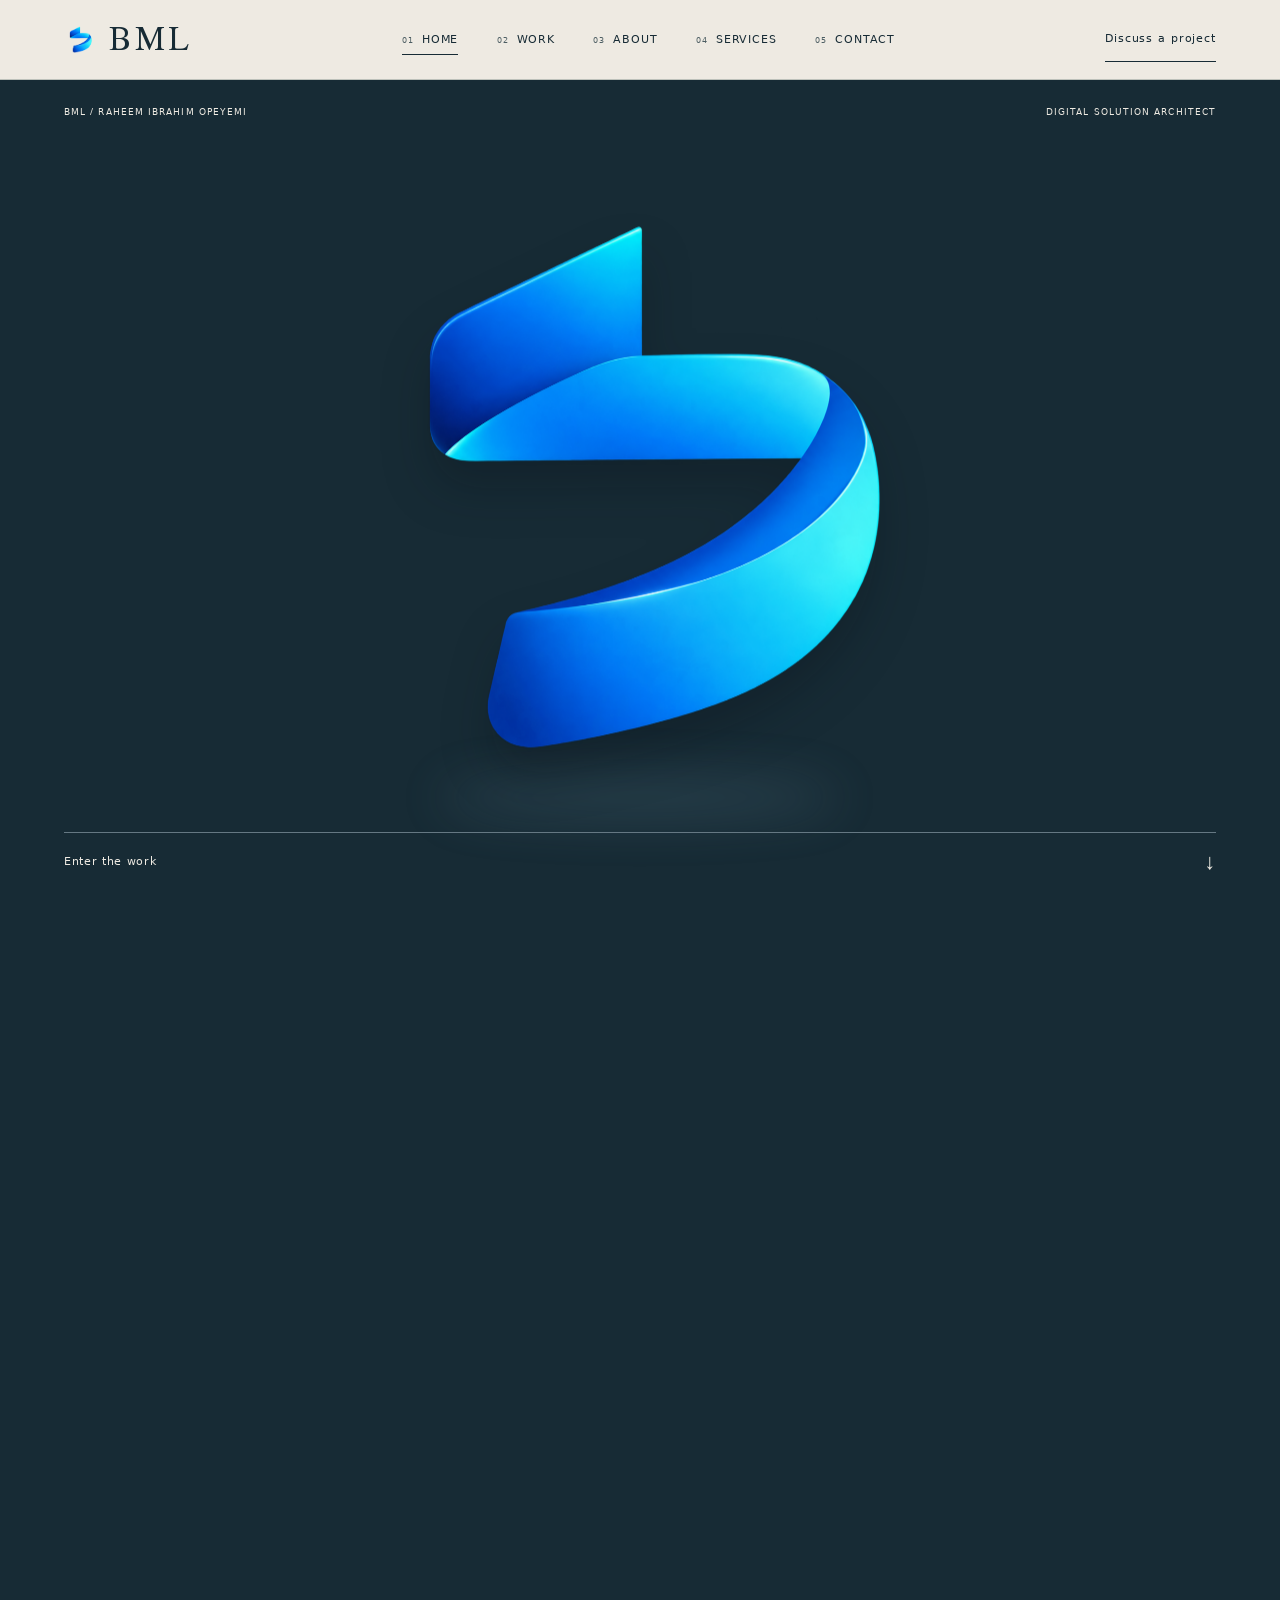
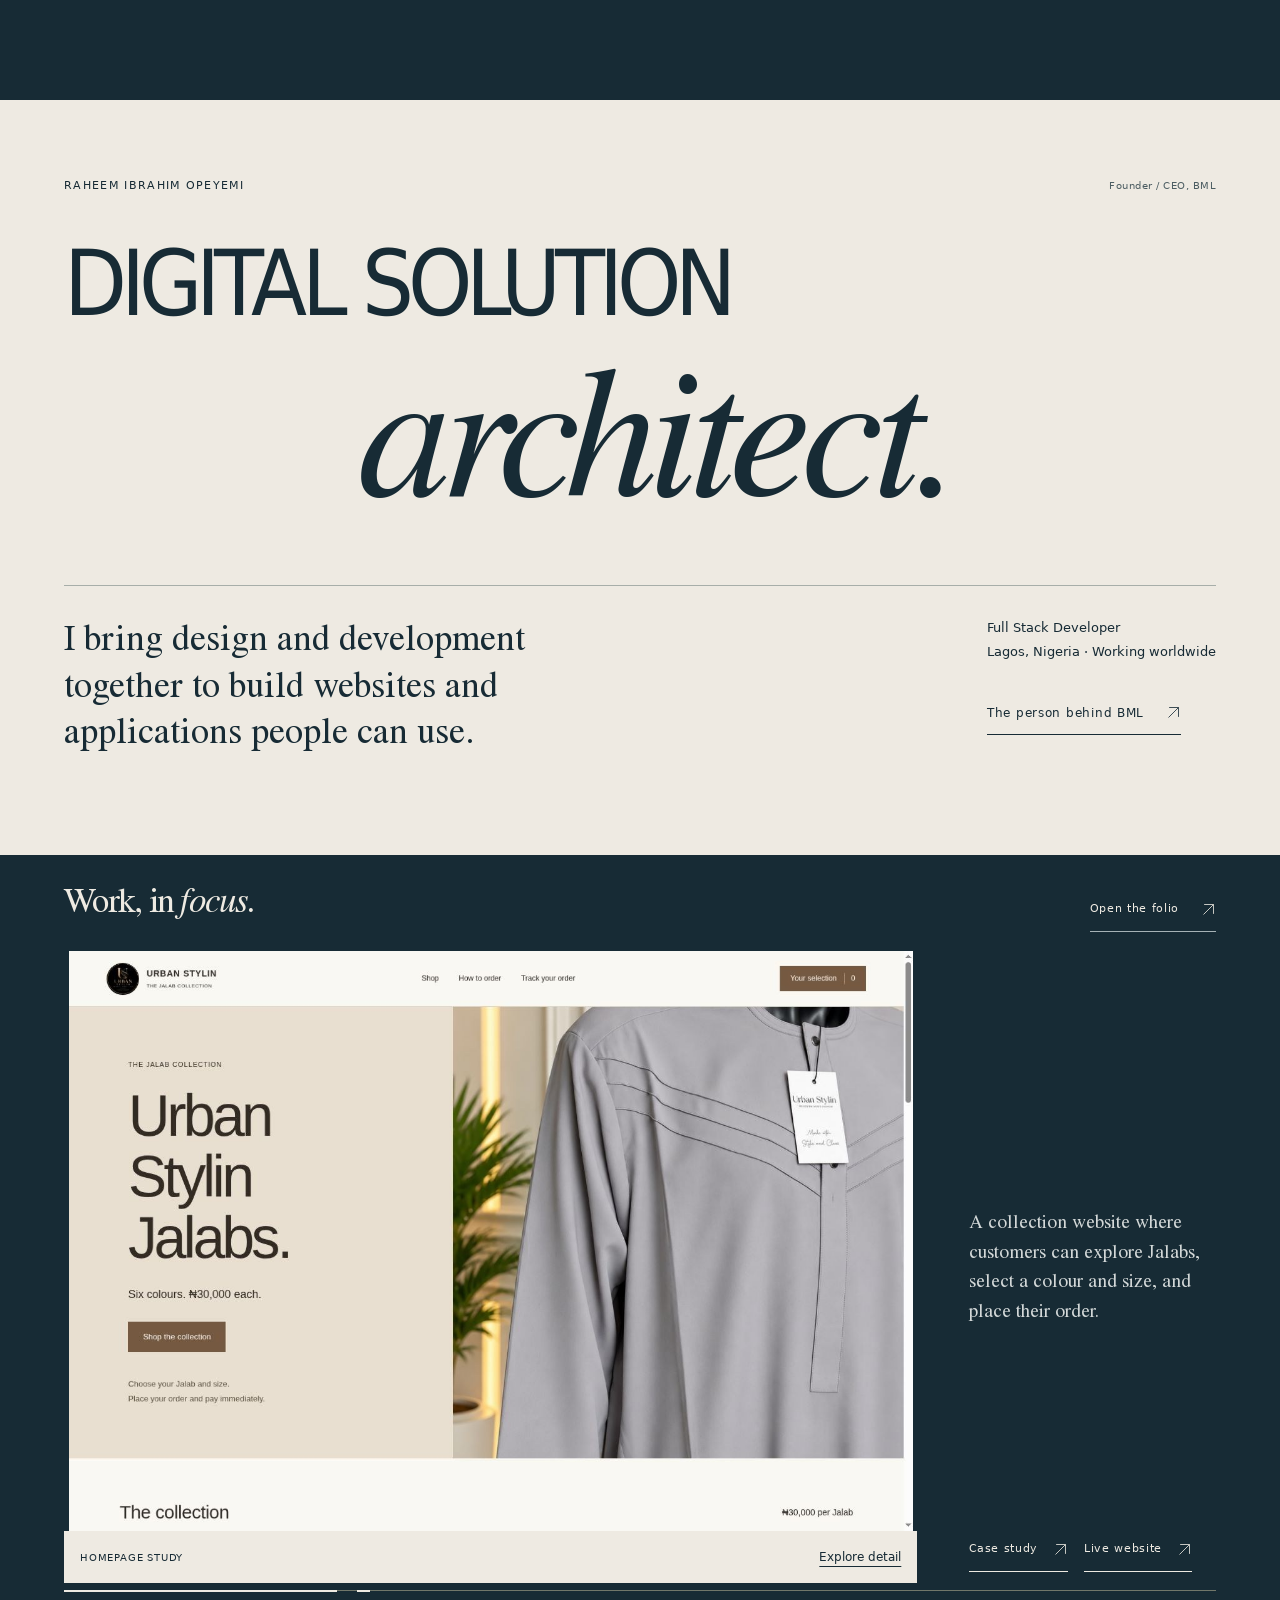
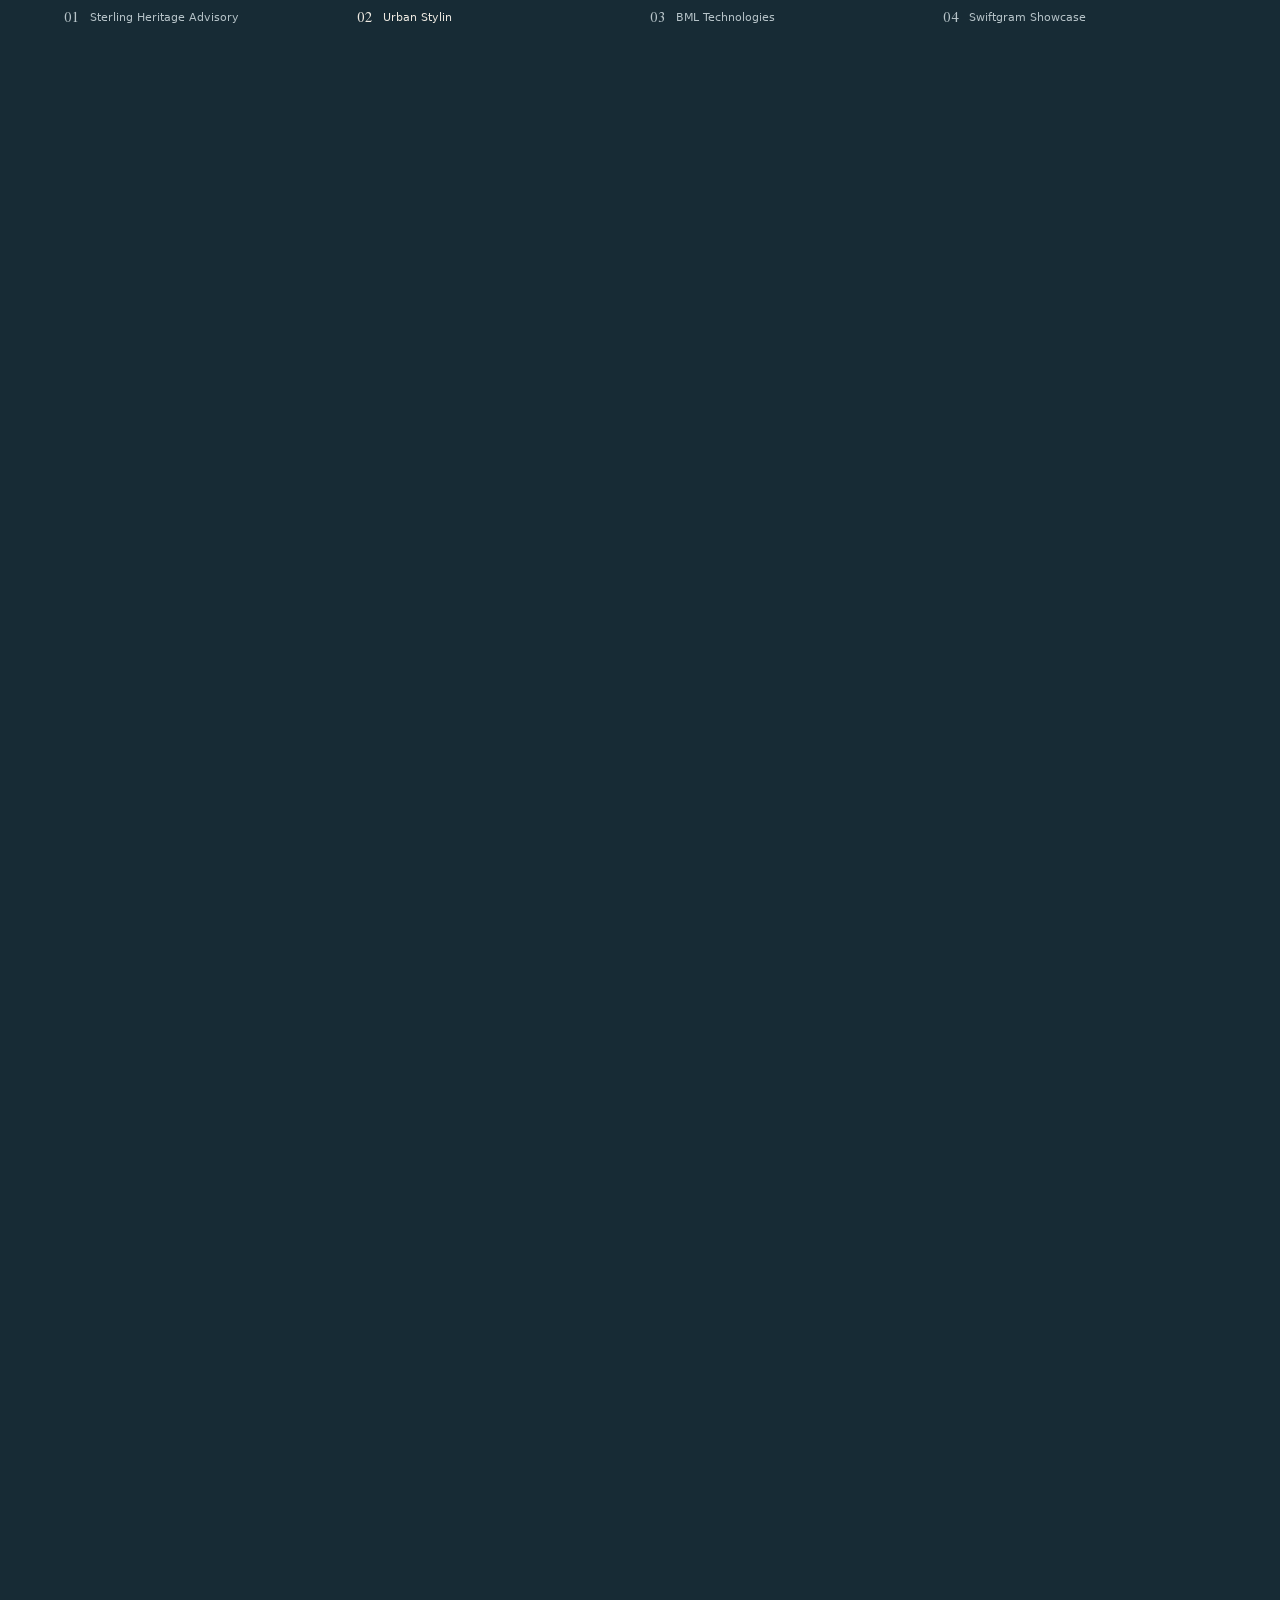
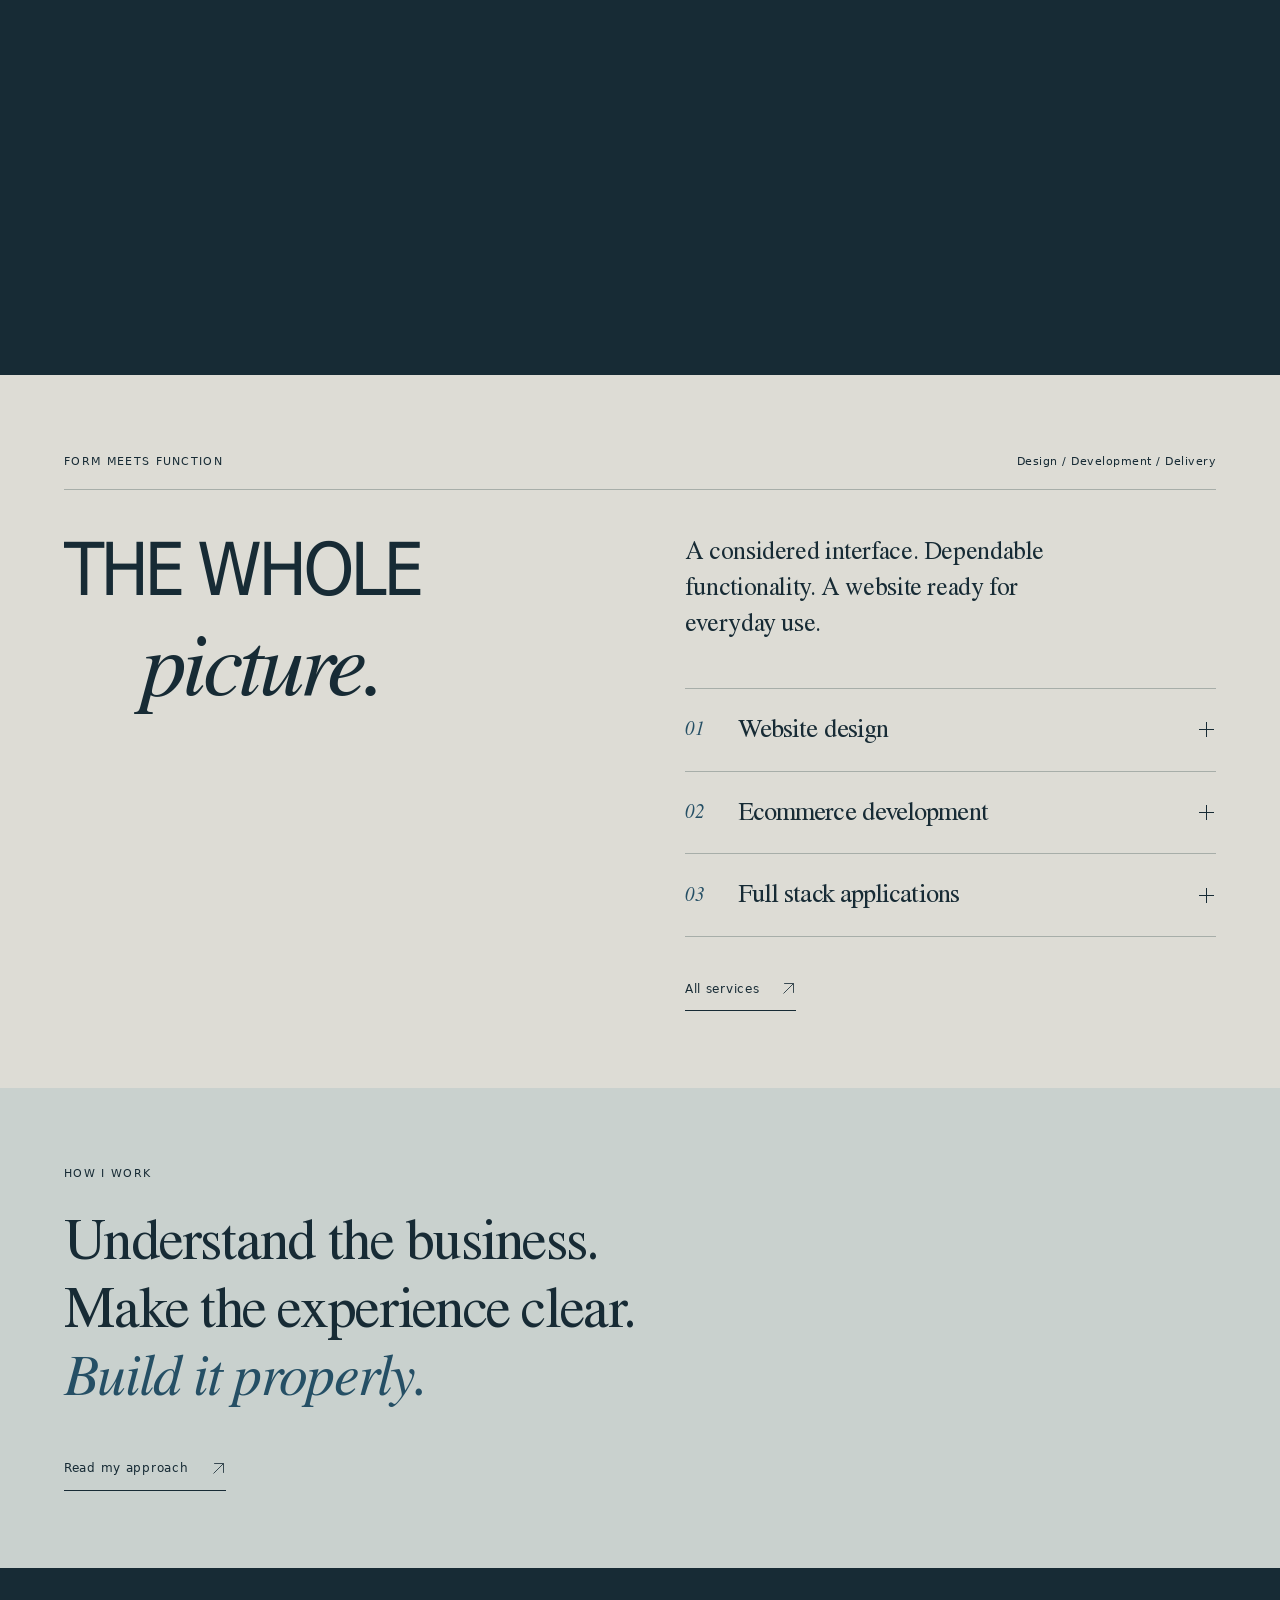
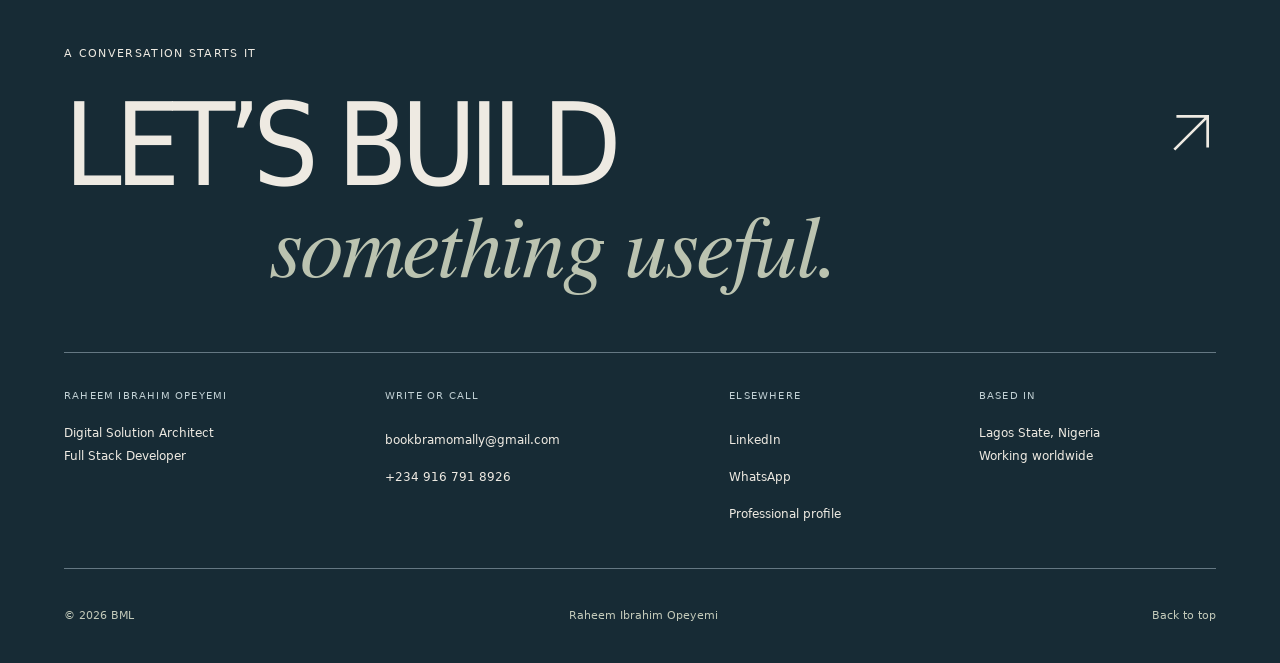
==== index.html @ 474631d4 "Initial BML portfolio" ====
<!DOCTYPE html>
<html lang="en"><head><meta charset="utf-8"><meta name="viewport" content="width=device-width,initial-scale=1"><title>BML | Digital Solution Architect</title><style id="arrival-critical">.arrival{display:none}.arrival-active .arrival{position:fixed;inset:0;z-index:100;display:grid;place-items:center;background:#172b35}.arrival-active{overflow:hidden}.arrival-active body>:not(.arrival){visibility:hidden}.arrival img{width:min(36vw,280px);height:auto}@media(max-width:800px){.arrival img{width:min(46vw,220px)}}</style><script id="arrival-boot">(()=>{try{if(sessionStorage.getItem('bml-arrival-seen')==='1')return;sessionStorage.setItem('bml-arrival-seen','1')}catch{}document.documentElement.classList.add('arrival-active');setTimeout(()=>{if(!document.documentElement.classList.contains('arrival-active'))return;document.documentElement.classList.remove('arrival-active');document.querySelectorAll('.site-header,main,.site-footer').forEach(e=>e.inert=false)},2200)})();</script><meta name="description" content="Raheem Ibrahim Opeyemi. Digital Solution Architect and Full Stack Developer in Lagos, working with businesses worldwide."><meta name="theme-color" content="#eeeae2"><link rel="icon" type="image/jpeg" href="assets/BMLface.jpg"><link rel="canonical" href="https://bml-raheem-portfolio.clean-basil-2977.chatgpt.site/index.html"><meta property="og:title" content="BML | Digital Solution Architect"><meta property="og:description" content="Raheem Ibrahim Opeyemi. Digital Solution Architect and Full Stack Developer in Lagos, working with businesses worldwide."><meta property="og:type" content="website"><meta property="og:url" content="https://bml-raheem-portfolio.clean-basil-2977.chatgpt.site/index.html"><meta property="og:image" content="https://bml-raheem-portfolio.clean-basil-2977.chatgpt.site/assets/BMLfavicon.png"><meta property="og:image:alt" content="BML logo"><meta property="og:image:width" content="1377"><meta property="og:image:height" content="1142"><meta name="twitter:card" content="summary_large_image"><link rel="preload" href="assets/fonts/display.woff" as="font" type="font/woff" crossorigin><link rel="stylesheet" href="style.css"><script src="entrance.js" defer></script><script src="optics.js" defer></script><script src="app.js" defer></script><script type="application/ld+json">{"@context": "https://schema.org", "@type": "Person", "name": "Raheem Ibrahim Opeyemi", "jobTitle": "Digital Solution Architect", "url": "https://bml-raheem-portfolio.clean-basil-2977.chatgpt.site", "email": "bookbramomally@gmail.com", "knowsAbout": ["Full stack development", "Website design", "API development", "Deployment"], "sameAs": ["https://www.linkedin.com/in/bramoml"]}</script><link rel="apple-touch-icon" href="assets/BMLface.jpg"></head><body id="top" data-page="index" data-edition="optical"><div class="arrival" aria-hidden="true"><img src="assets/BMLfavicon.png" alt="" width="1377" height="1142" fetchpriority="high"></div><a class="skip" href="#content">Skip to content</a><header class="site-header"><a class="brand" href="index.html" aria-label="BML homepage"><img src="assets/BMLfavicon.png" width="46" height="38" alt=""><span>BML</span></a><nav id="navigation" aria-label="Main navigation"><a href="index.html" aria-current="page" data-nav-number="01"><span>Home</span></a><a href="portfolio.html" data-nav-number="02"><span>Work</span></a><a href="about.html" data-nav-number="03"><span>About</span></a><a href="services.html" data-nav-number="04"><span>Services</span></a><a href="contact.html" data-nav-number="05"><span>Contact</span></a><div class="menu-note"><p>Lagos, Nigeria<br>Working worldwide</p><a class="text-link" href="mailto:bookbramomally@gmail.com"><span>Start a conversation</span><svg class="arrow" viewbox="0 0 24 24" fill="none" aria-hidden="true"><path d="M4 20 20 4M5 4h15v15" stroke="currentColor" stroke-width="1.3"></path></svg></a></div></nav><a class="header-contact" href="contact.html">Discuss a project</a><button class="menu-button" type="button" aria-label="Open navigation" aria-expanded="false" aria-controls="navigation"><span></span><span></span></button><span class="reading-line" aria-hidden="true"></span></header><main id="content"><h1 class="visually-hidden">Raheem Ibrahim Opeyemi · Digital Solution Architect · BML</h1><section class="logo-hero" aria-label="BML logo sculpture"><div class="logo-stage"><div class="logo-plinth" aria-hidden="true"></div><a class="logo-object" href="#selected-work" aria-label="Explore selected work"><img src="assets/BMLfavicon.png" alt="BML logo" width="1377" height="1142" fetchpriority="high"></a><div class="logo-shadow" aria-hidden="true"></div><div class="logo-registration"><span>BML / Raheem Ibrahim Opeyemi</span><span>Digital Solution Architect</span></div><a class="logo-enter" href="#selected-work">Enter the work</a></div></section><section class="identity-section"><div class="identity-meta"><p class="eyebrow">Raheem Ibrahim Opeyemi</p><span>Founder / CEO, BML</span></div><h2 class="identity-title" data-type><span class="type-line"><span>DIGITAL SOLUTION</span></span><span class="type-line"><span><em>architect.</em></span></span></h2><div class="identity-bottom"><p>I bring design and development together to build websites and applications people can use.</p><div><p>Full Stack Developer<br>Lagos, Nigeria · Working worldwide</p><a class="text-link" href="about.html"><span>The person behind BML</span><svg class="arrow" viewbox="0 0 24 24" fill="none" aria-hidden="true"><path d="M4 20 20 4M5 4h15v15" stroke="currentColor" stroke-width="1.3"></path></svg></a></div></div></section><section class="work-theatre" data-theatre id="selected-work"><div class="theatre-stage"><header class="theatre-heading"><h2>Work, in <em>focus.</em></h2><a class="text-link" href="portfolio.html"><span>Open the folio</span><svg class="arrow" viewbox="0 0 24 24" fill="none" aria-hidden="true"><path d="M4 20 20 4M5 4h15v15" stroke="currentColor" stroke-width="1.3"></path></svg></a></header><div class="theatre-viewport"><article class="theatre-scene" id="theatre-0" data-theatre-scene><div class="theatre-copy"><p class="eyebrow">01 / Corporate website</p><h3 style="view-transition-name:title-sterling">Sterling Heritage Advisory</h3><p class="theatre-description">A corporate website bringing claims services, risk information and company expertise into a clear public presence.</p><div class="theatre-links"><a class="text-link" href="sterling-heritage.html"><span>Case study</span><svg class="arrow" viewbox="0 0 24 24" fill="none" aria-hidden="true"><path d="M4 20 20 4M5 4h15v15" stroke="currentColor" stroke-width="1.3"></path></svg></a><a class="text-link" href="https://sterlingheritageadvisory.com" target="_blank" rel="noopener"><span>Live website</span><svg class="arrow" viewbox="0 0 24 24" fill="none" aria-hidden="true"><path d="M4 20 20 4M5 4h15v15" stroke="currentColor" stroke-width="1.3"></path></svg></a></div></div><div class="theatre-screen" data-optic="" aria-label="Sterling Heritage Advisory preview" style="view-transition-name:preview-sterling"><div class="optic-frame" tabindex="-1" role="group" aria-label="Focus area for Sterling Heritage Advisory" aria-describedby="optic-help-0"><video class="project-film" muted playsinline preload="none" poster="assets/sterling-homepage.jpg" aria-label="Animated homepage capture of Sterling Heritage Advisory"><source src="assets/sterling-film.mp4" type="video/mp4"></video><canvas class="optic-canvas" aria-hidden="true" hidden=""></canvas></div><div class="optic-tools"><span class="optic-mark">Homepage study</span><button type="button" class="optic-toggle" aria-expanded="false" aria-controls="optic-panel-0">Explore detail</button></div><div class="optic-panel" id="optic-panel-0" hidden=""><label>Magnification<select class="optic-zoom" aria-label="Magnification for Sterling Heritage Advisory"><option value="1.5">1.5×</option><option value="2">2×</option><option value="2.5" selected>2.5×</option><option value="3">3×</option></select></label><label class="optic-timeline">Preview position<input type="range" class="optic-scrub" min="0" max="100" step="1" value="0" aria-label="Preview position for Sterling Heritage Advisory"></label><p class="optic-help" id="optic-help-0">Drag to move the focus. Arrow keys move it too. Escape returns to the full view.</p><output class="visually-hidden optic-status" aria-live="polite">Focus at centre</output></div></div><span class="screen-caption">Sterling Heritage Advisory / Scroll to explore</span></article><article class="theatre-scene" id="theatre-1" data-theatre-scene><div class="theatre-copy"><p class="eyebrow">02 / Fashion ecommerce</p><h3 style="view-transition-name:title-urban">Urban Stylin</h3><p class="theatre-description">A collection website where customers can explore Jalabs, select a colour and size, and place their order.</p><div class="theatre-links"><a class="text-link" href="urban-stylin.html"><span>Case study</span><svg class="arrow" viewbox="0 0 24 24" fill="none" aria-hidden="true"><path d="M4 20 20 4M5 4h15v15" stroke="currentColor" stroke-width="1.3"></path></svg></a><a class="text-link" href="https://urban-stylin-jalabs.netlify.app" target="_blank" rel="noopener"><span>Live website</span><svg class="arrow" viewbox="0 0 24 24" fill="none" aria-hidden="true"><path d="M4 20 20 4M5 4h15v15" stroke="currentColor" stroke-width="1.3"></path></svg></a></div></div><div class="theatre-screen" data-optic="" aria-label="Urban Stylin preview" style="view-transition-name:preview-urban"><div class="optic-frame" tabindex="-1" role="group" aria-label="Focus area for Urban Stylin" aria-describedby="optic-help-1"><video class="project-film" muted playsinline preload="none" poster="assets/urban-homepage.jpg" aria-label="Animated homepage capture of Urban Stylin"><source src="assets/urban-film.mp4" type="video/mp4"></video><canvas class="optic-canvas" aria-hidden="true" hidden=""></canvas></div><div class="optic-tools"><span class="optic-mark">Homepage study</span><button type="button" class="optic-toggle" aria-expanded="false" aria-controls="optic-panel-1">Explore detail</button></div><div class="optic-panel" id="optic-panel-1" hidden=""><label>Magnification<select class="optic-zoom" aria-label="Magnification for Urban Stylin"><option value="1.5">1.5×</option><option value="2">2×</option><option value="2.5" selected>2.5×</option><option value="3">3×</option></select></label><label class="optic-timeline">Preview position<input type="range" class="optic-scrub" min="0" max="100" step="1" value="0" aria-label="Preview position for Urban Stylin"></label><p class="optic-help" id="optic-help-1">Drag to move the focus. Arrow keys move it too. Escape returns to the full view.</p><output class="visually-hidden optic-status" aria-live="polite">Focus at centre</output></div></div><span class="screen-caption">Urban Stylin / Scroll to explore</span></article><article class="theatre-scene" id="theatre-2" data-theatre-scene><div class="theatre-copy"><p class="eyebrow">03 / Education website</p><h3 style="view-transition-name:title-bml-course">BML Technologies</h3><p class="theatre-description">A web development course website that connects curriculum, program details and enrollment in one experience.</p><div class="theatre-links"><a class="text-link" href="bml-technologies.html"><span>Case study</span><svg class="arrow" viewbox="0 0 24 24" fill="none" aria-hidden="true"><path d="M4 20 20 4M5 4h15v15" stroke="currentColor" stroke-width="1.3"></path></svg></a><a class="text-link" href="https://bmltechnologies.courses" target="_blank" rel="noopener"><span>Live website</span><svg class="arrow" viewbox="0 0 24 24" fill="none" aria-hidden="true"><path d="M4 20 20 4M5 4h15v15" stroke="currentColor" stroke-width="1.3"></path></svg></a></div></div><div class="theatre-screen" data-optic="" aria-label="BML Technologies preview" style="view-transition-name:preview-bml-course"><div class="optic-frame" tabindex="-1" role="group" aria-label="Focus area for BML Technologies" aria-describedby="optic-help-2"><video class="project-film" muted playsinline preload="none" poster="assets/bml-course-homepage.jpg" aria-label="Animated homepage capture of BML Technologies"><source src="assets/bml-course-film.mp4" type="video/mp4"></video><canvas class="optic-canvas" aria-hidden="true" hidden=""></canvas></div><div class="optic-tools"><span class="optic-mark">Homepage study</span><button type="button" class="optic-toggle" aria-expanded="false" aria-controls="optic-panel-2">Explore detail</button></div><div class="optic-panel" id="optic-panel-2" hidden=""><label>Magnification<select class="optic-zoom" aria-label="Magnification for BML Technologies"><option value="1.5">1.5×</option><option value="2">2×</option><option value="2.5" selected>2.5×</option><option value="3">3×</option></select></label><label class="optic-timeline">Preview position<input type="range" class="optic-scrub" min="0" max="100" step="1" value="0" aria-label="Preview position for BML Technologies"></label><p class="optic-help" id="optic-help-2">Drag to move the focus. Arrow keys move it too. Escape returns to the full view.</p><output class="visually-hidden optic-status" aria-live="polite">Focus at centre</output></div></div><span class="screen-caption">BML Technologies / Scroll to explore</span></article><article class="theatre-scene" id="theatre-3" data-theatre-scene><div class="theatre-copy"><p class="eyebrow">04 / Independent website concept</p><h3 style="view-transition-name:title-swiftgram">Swiftgram Showcase</h3><p class="theatre-description">An independent app showcase website with interactive feature panels, official product imagery and a direct download pathway.</p><div class="theatre-links"><a class="text-link" href="swiftgram-showcase.html"><span>Case study</span><svg class="arrow" viewbox="0 0 24 24" fill="none" aria-hidden="true"><path d="M4 20 20 4M5 4h15v15" stroke="currentColor" stroke-width="1.3"></path></svg></a><a class="text-link" href="https://swiftgram-bml-showcase.netlify.app" target="_blank" rel="noopener"><span>Live website</span><svg class="arrow" viewbox="0 0 24 24" fill="none" aria-hidden="true"><path d="M4 20 20 4M5 4h15v15" stroke="currentColor" stroke-width="1.3"></path></svg></a></div></div><div class="theatre-screen" data-optic="" aria-label="Swiftgram Showcase preview" style="view-transition-name:preview-swiftgram"><div class="optic-frame" tabindex="-1" role="group" aria-label="Focus area for Swiftgram Showcase" aria-describedby="optic-help-3"><video class="project-film" muted playsinline preload="none" poster="assets/swiftgram-homepage.jpg" aria-label="Animated homepage capture of Swiftgram Showcase"><source src="assets/swiftgram-film.mp4" type="video/mp4"></video><canvas class="optic-canvas" aria-hidden="true" hidden=""></canvas></div><div class="optic-tools"><span class="optic-mark">Homepage study</span><button type="button" class="optic-toggle" aria-expanded="false" aria-controls="optic-panel-3">Explore detail</button></div><div class="optic-panel" id="optic-panel-3" hidden=""><label>Magnification<select class="optic-zoom" aria-label="Magnification for Swiftgram Showcase"><option value="1.5">1.5×</option><option value="2">2×</option><option value="2.5" selected>2.5×</option><option value="3">3×</option></select></label><label class="optic-timeline">Preview position<input type="range" class="optic-scrub" min="0" max="100" step="1" value="0" aria-label="Preview position for Swiftgram Showcase"></label><p class="optic-help" id="optic-help-3">Drag to move the focus. Arrow keys move it too. Escape returns to the full view.</p><output class="visually-hidden optic-status" aria-live="polite">Focus at centre</output></div></div><span class="screen-caption">Swiftgram Showcase / Scroll to explore</span></article></div><nav class="theatre-steps" aria-label="Choose a project"><button type="button" data-project-step="0" aria-controls="theatre-0" aria-pressed="true"><span class="step-number">01</span><span>Sterling Heritage Advisory</span><i aria-hidden="true"></i></button><button type="button" data-project-step="1" aria-controls="theatre-1" aria-pressed="false"><span class="step-number">02</span><span>Urban Stylin</span><i aria-hidden="true"></i></button><button type="button" data-project-step="2" aria-controls="theatre-2" aria-pressed="false"><span class="step-number">03</span><span>BML Technologies</span><i aria-hidden="true"></i></button><button type="button" data-project-step="3" aria-controls="theatre-3" aria-pressed="false"><span class="step-number">04</span><span>Swiftgram Showcase</span><i aria-hidden="true"></i></button></nav></div></section><section class="home-practice"><div class="section-label"><p class="eyebrow">Form meets function</p><span>Design / Development / Delivery</span></div><div class="practice-layout"><h2 class="section-title" data-type><span class="type-line"><span>THE WHOLE</span></span><span class="type-line"><span><em>picture.</em></span></span></h2><div><p class="lead">A considered interface. Dependable functionality. A website ready for everyday use.</p><div class="service-accordion"><details><summary><span class="service-number">01</span><h3>Website design</h3><span class="detail-mark" aria-hidden="true"></span></summary><div class="service-body"><p>Corporate and brand websites, clear content, responsive development and website redesign.</p><a class="text-link" href="contact.html"><span>Discuss your project</span><svg class="arrow" viewbox="0 0 24 24" fill="none" aria-hidden="true"><path d="M4 20 20 4M5 4h15v15" stroke="currentColor" stroke-width="1.3"></path></svg></a></div></details><details><summary><span class="service-number">02</span><h3>Ecommerce development</h3><span class="detail-mark" aria-hidden="true"></span></summary><div class="service-body"><p>Product presentation, selection, ordering and checkout experiences built around how your business sells.</p><a class="text-link" href="contact.html"><span>Discuss your project</span><svg class="arrow" viewbox="0 0 24 24" fill="none" aria-hidden="true"><path d="M4 20 20 4M5 4h15v15" stroke="currentColor" stroke-width="1.3"></path></svg></a></div></details><details><summary><span class="service-number">03</span><h3>Full stack applications</h3><span class="detail-mark" aria-hidden="true"></span></summary><div class="service-body"><p>Frontend interfaces, server side logic, application data and connected workflows.</p><a class="text-link" href="contact.html"><span>Discuss your project</span><svg class="arrow" viewbox="0 0 24 24" fill="none" aria-hidden="true"><path d="M4 20 20 4M5 4h15v15" stroke="currentColor" stroke-width="1.3"></path></svg></a></div></details></div><a class="text-link" href="services.html"><span>All services</span><svg class="arrow" viewbox="0 0 24 24" fill="none" aria-hidden="true"><path d="M4 20 20 4M5 4h15v15" stroke="currentColor" stroke-width="1.3"></path></svg></a></div></div></section><section class="home-closing"><p class="eyebrow">How I work</p><p class="closing-statement" data-reveal>Understand the business.<br>Make the experience clear.<br><em>Build it properly.</em></p><a class="text-link" href="about.html"><span>Read my approach</span><svg class="arrow" viewbox="0 0 24 24" fill="none" aria-hidden="true"><path d="M4 20 20 4M5 4h15v15" stroke="currentColor" stroke-width="1.3"></path></svg></a></section></main><footer class="site-footer"><div class="footer-invitation"><p class="eyebrow">A conversation starts it</p><a class="footer-call" href="contact.html"><span>LET’S BUILD</span><em>something useful.</em><svg class="arrow" viewbox="0 0 24 24" fill="none" aria-hidden="true"><path d="M4 20 20 4M5 4h15v15" stroke="currentColor" stroke-width="1.3"></path></svg></a></div><div class="footer-details"><div><p class="eyebrow">Raheem Ibrahim Opeyemi</p><p>Digital Solution Architect<br>Full Stack Developer</p></div><div><p class="eyebrow">Write or call</p><a href="mailto:bookbramomally@gmail.com">bookbramomally@gmail.com</a><a href="tel:+2349167918926">+234 916 791 8926</a></div><div><p class="eyebrow">Elsewhere</p><a href="https://www.linkedin.com/in/bramoml" target="_blank" rel="noopener">LinkedIn</a><a href="https://wa.me/2349167918926" target="_blank" rel="noopener">WhatsApp</a><a href="resume.html">Professional profile</a></div><div><p class="eyebrow">Based in</p><p>Lagos State, Nigeria<br>Working worldwide</p></div></div><div class="footer-bottom"><span>© <span class="year">2026</span> BML</span><span>Raheem Ibrahim Opeyemi</span><a href="#top">Back to top</a></div></footer></body></html>
---- style.css ----
@font-face{font-family:BML Body;src:url('assets/fonts/body.woff') format('woff');font-display:swap;font-weight:400}
@font-face{font-family:BML Display;src:url('assets/fonts/display.woff') format('woff');font-display:swap;font-weight:400}
@font-face{font-family:BML Serif;src:url('assets/fonts/serif.woff') format('woff');font-display:swap;font-weight:400}
@font-face{font-family:BML Serif;src:url('assets/fonts/serif-italic.woff') format('woff');font-display:swap;font-style:italic;font-weight:400}
:root{--stone:#e9e6de;--paper:#f2efe7;--ink:#252a26;--muted:#5d6258;--wood:#c5bfb2;--bronze:#785b43;--line:#b0afa2;--header:80px;--edge:clamp(22px,5vw,88px);--display:'BML Display',Arial,sans-serif;--serif:'BML Serif',Georgia,serif;--body:'BML Body',Arial,sans-serif}
*{box-sizing:border-box}html{scroll-padding-top:calc(var(--header) + 22px)}body{margin:0;background:var(--stone);color:var(--ink);font:14px/1.75 var(--body);-webkit-font-smoothing:antialiased}a{color:inherit;text-decoration:none}button{font:inherit;color:inherit;cursor:pointer}button:disabled{cursor:default;opacity:.4}button,a{-webkit-tap-highlight-color:transparent}a:focus-visible,button:focus-visible,summary:focus-visible{outline:2px solid var(--bronze);outline-offset:6px}img,video{display:block;max-width:100%}h1,h2,h3,p{margin:0}h1,h2,h3{font-weight:400}p{margin-bottom:22px}h2,h3{font-family:var(--serif);line-height:1.1;letter-spacing:-.035em}h2{font-size:clamp(36px,4.5vw,72px)}h3{font-size:28px}em{font-family:var(--serif);font-weight:400}svg{display:block}.arrow{width:22px;height:22px;flex-shrink:0;transition:transform .3s}.text-link{display:inline-flex;align-items:center;gap:28px;padding:9px 0;border-bottom:1px solid currentColor;font-size:11px;letter-spacing:.06em;line-height:1.5}.text-link:hover .arrow{transform:translate(3px,-3px)}.text-link .arrow{width:15px;height:15px}.eyebrow{font-size:10px;line-height:1.6;letter-spacing:.15em;text-transform:uppercase;margin-bottom:25px}.lead{font:25px/1.45 var(--serif);letter-spacing:-.015em}.visually-hidden{position:absolute;width:1px;height:1px;padding:0;border:0;overflow:hidden;clip:rect(0,0,0,0);white-space:nowrap}.skip{position:fixed;z-index:30;left:15px;top:-100px;background:var(--ink);color:var(--paper);padding:10px 16px}.skip:focus{top:15px}.text-button{background:none;padding:10px 0;border:0;border-bottom:1px solid currentColor;font-size:11px}
.site-header{position:fixed;inset:0 0 auto;height:var(--header);z-index:20;background:var(--paper);display:flex;align-items:center;justify-content:space-between;padding:0 var(--edge);gap:28px;border-bottom:1px solid var(--line)}.brand{display:flex;align-items:center;gap:13px;flex-shrink:0}.brand img{width:32px;height:auto}.brand span{font:34px/1 var(--serif);letter-spacing:.1em}.site-header nav{display:flex;align-items:center;gap:clamp(24px,3vw,50px)}.site-header nav>a{font-size:10px;letter-spacing:.08em;text-transform:uppercase;position:relative;padding:12px 0}.site-header nav>a:after{content:'';position:absolute;bottom:7px;left:0;right:0;height:1px;background:currentColor;transform:scaleX(0);transform-origin:left;transition:transform .3s}.site-header nav>a:hover:after,.site-header nav>a[aria-current]:after{transform:scaleX(1)}.header-contact{font-size:10px;letter-spacing:.08em;border-bottom:1px solid currentColor}.menu-button{display:none;background:none;border:0;width:32px;padding:10px 0}.menu-button span{display:block;height:1px;background:currentColor;margin:7px 0;transition:transform .25s}.menu-button[aria-expanded=true] span:first-child{transform:translateY(4px) rotate(45deg)}.menu-button[aria-expanded=true] span:last-child{transform:translateY(-4px) rotate(-45deg)}.menu-note{display:none}.reading-line{position:absolute;bottom:-1px;left:0;right:0;height:2px;background:var(--bronze);transform-origin:left;transform:scaleX(var(--reading-progress,0));pointer-events:none}main{padding-top:var(--header)}
.logo-hero{height:calc(100svh - var(--header));background:#d5d0c5;position:relative}.logo-stage{height:calc(100svh - var(--header));min-height:380px;position:relative;display:grid;place-items:center;perspective:1100px;overflow:hidden;isolation:isolate}.logo-object{z-index:2;transform-style:preserve-3d;will-change:transform}.logo-object img{width:min(64vw,65svh,700px);height:auto;filter:drop-shadow(15px 26px 20px #26302720);transform-origin:center;will-change:transform}.logo-plinth{position:absolute;width:130%;height:55%;left:-15%;bottom:-34%;background:#c0baac;border-top:1px solid #a4a397;transform:rotateX(54deg);transform-origin:50% 0;z-index:0}.logo-shadow{position:absolute;z-index:1;width:30%;height:7%;left:35%;bottom:8%;border-radius:50%;background:#697164;filter:blur(22px);opacity:var(--shadow-opacity,.2);transform:scale(var(--shadow-scale,1));will-change:transform}.motion-ready:not(.no-motion) .logo-hero{height:180svh}.motion-ready:not(.no-motion) .logo-stage{position:sticky;top:var(--header)}
.identity-section{background:var(--paper);padding:65px var(--edge) 55px}.identity-meta,.section-label{display:flex;justify-content:space-between;gap:25px;align-items:baseline;font-size:10px;letter-spacing:.05em}.identity-meta .eyebrow{margin-bottom:55px}.identity-title{font-family:var(--display);font-size:clamp(48px,7.3vw,128px);line-height:1;letter-spacing:-.065em;overflow-wrap:normal}.identity-title .type-line:last-child{font-size:clamp(82px,14.5vw,245px);line-height:.92;padding-left:17vw;padding-bottom:12px;letter-spacing:-.055em}.identity-bottom{display:grid;grid-template-columns:1fr 1fr;gap:15vw;border-top:1px solid var(--line);padding-top:30px;margin-top:40px}.identity-bottom>p{font:clamp(23px,2.8vw,39px)/1.3 var(--serif);max-width:620px}.identity-bottom>div{justify-self:end;max-width:370px;font-size:11px}.identity-bottom .text-link{margin-top:5px}.type-line{display:block;overflow:hidden;padding-bottom:.035em}.type-line>span{display:block}
.work-theatre{background:var(--ink);color:var(--paper);padding:0 var(--edge)}.theatre-stage{padding:60px 0}.theatre-heading{display:flex;align-items:baseline;justify-content:space-between;gap:30px;margin-bottom:45px}.theatre-heading h2{font-size:clamp(40px,4.5vw,70px)}.theatre-heading .text-link{border-color:#a7ac9c}.theatre-viewport{min-width:0}.theatre-scene{display:grid;grid-template-columns:.75fr 1.8fr;grid-template-rows:1fr auto;column-gap:6vw;margin-bottom:90px;min-width:0}.theatre-copy{grid-row:1/3;align-self:center;min-width:0}.theatre-copy .eyebrow{font-size:10px;color:#bac0b0;margin-bottom:22px}.theatre-copy h3{font:clamp(35px,3.8vw,59px)/1.05 var(--serif);margin-bottom:24px;letter-spacing:-.045em}.theatre-description{font-size:12px;line-height:1.8;color:#d0d2c6;max-width:350px}.theatre-links{display:flex;align-items:baseline;gap:25px;flex-wrap:wrap}.theatre-links .text-link{font-size:10px;gap:15px}.theatre-screen{display:block;min-width:0;align-self:center;transform-origin:50% 70%;perspective:1000px;overflow:hidden}.project-film{display:block;width:100%;height:auto;aspect-ratio:1.46;object-fit:cover}.theatre-screen video{border:1px solid #797e6b}.screen-caption{grid-column:2;align-self:end;font-size:10px;color:#bfc4b4;letter-spacing:.04em;margin-top:15px}.theatre-steps{display:none}.theatre-on .work-theatre{height:480svh}.theatre-on .theatre-stage{position:sticky;top:var(--header);height:calc(100svh - var(--header));padding:30px 0 25px;display:grid;grid-template-rows:auto minmax(0,1fr) auto;gap:22px}.theatre-on .theatre-heading{margin:0}.theatre-on .theatre-heading h2{font-size:clamp(35px,3.5vw,55px)}.theatre-on .theatre-viewport{position:relative}.theatre-on .theatre-scene{display:none;position:absolute;inset:0;margin:0;grid-template-rows:minmax(0,1fr) auto;align-items:center;column-gap:5vw;--direction:1}.theatre-on .theatre-scene.is-current{display:grid}.theatre-on .theatre-screen{width:100%;transform:perspective(1400px) rotateY(var(--screen-turn,0deg)) scale(var(--screen-scale,1));will-change:transform}.theatre-on .theatre-screen video{max-height:calc(100svh - var(--header) - 170px);object-fit:contain;background:#353a31}.theatre-on .theatre-scene.is-entering .theatre-screen{animation:screen-entry .65s cubic-bezier(.22,.68,0,1) both}.theatre-on .theatre-scene.is-entering .theatre-copy{animation:copy-entry .6s .06s cubic-bezier(.22,.68,0,1) both}.theatre-on .theatre-steps{display:grid;grid-template-columns:repeat(4,minmax(0,1fr));gap:20px;border-top:1px solid #71776a;padding-top:15px}.theatre-steps button{background:transparent;border:0;position:relative;display:flex;gap:10px;align-items:start;text-align:left;font-size:10px;line-height:1.5;padding:8px 0;color:#b3b9a8}.step-number{font:italic 20px/1 var(--serif);flex-shrink:0}.theatre-steps button[aria-pressed=true]{color:var(--paper)}.theatre-steps i{position:absolute;top:-16px;left:0;height:2px;width:100%;background:var(--paper);transform:scaleX(var(--step-progress,0));transform-origin:left}.theatre-steps button:focus-visible{outline-color:var(--paper)}
.home-practice{padding:80px var(--edge);background:var(--stone)}.section-label{border-bottom:1px solid var(--line);margin-bottom:60px;padding-bottom:18px}.section-label p{margin:0}.practice-layout{display:grid;grid-template-columns:1fr 1fr;gap:10vw;align-items:start}.section-title{font:clamp(47px,5.7vw,96px)/1 var(--display);letter-spacing:-.06em}.section-title em{font-size:1.25em;padding-left:6vw;line-height:1.2;letter-spacing:-.05em}.practice-layout>.section-title{position:sticky;top:calc(var(--header) + 40px)}.practice-layout .lead{max-width:450px;margin-bottom:45px}.service-accordion{min-width:0}.service-accordion details{border-top:1px solid var(--line)}.service-accordion details:last-child{border-bottom:1px solid var(--line)}.service-accordion summary{list-style:none;display:grid;grid-template-columns:35px minmax(0,1fr) 17px;gap:18px;align-items:center;padding:24px 0;cursor:pointer}.service-accordion summary::-webkit-details-marker{display:none}.service-number{font:italic 19px/1 var(--serif);color:var(--bronze)}.service-accordion h3{font-size:26px}.detail-mark{width:15px;height:15px;position:relative}.detail-mark:before,.detail-mark:after{content:'';position:absolute;background:currentColor;top:7px;left:0;width:15px;height:1px}.detail-mark:after{transform:rotate(90deg);transition:transform .3s}.service-accordion details[open] .detail-mark:after{transform:rotate(0deg)}.service-body{padding:0 35px 28px 53px;max-width:600px}.service-body p{font-size:13px}.practice-layout>div>.text-link{margin-top:30px}.home-closing{padding:70px var(--edge) 90px;background:var(--wood)}.closing-statement{font:clamp(31px,4.5vw,72px)/1.18 var(--serif);letter-spacing:-.03em;margin-bottom:35px}.closing-statement em{color:#4b5747}
.page-opener{padding:70px var(--edge) 50px;background:var(--paper)}.page-opener .eyebrow{margin-bottom:45px}.display-title{font:clamp(46px,8.5vw,145px)/1 var(--display);letter-spacing:-.065em}.display-title .type-line:last-child:has(em){padding-left:16vw;font-size:1.36em;line-height:.94;padding-bottom:.07em;letter-spacing:-.04em}.opener-bottom{display:flex;justify-content:space-between;gap:45px;align-items:end;margin-top:45px;border-top:1px solid var(--line);padding-top:24px}.opener-bottom p{max-width:550px;font:19px/1.5 var(--serif);margin:0}.opener-meta{font-size:10px;text-transform:uppercase;letter-spacing:.08em;max-width:200px;text-align:right;flex-shrink:0}.work-index{display:grid;grid-template-columns:repeat(4,minmax(0,1fr));padding:28px var(--edge);gap:25px;border-bottom:1px solid var(--line)}.work-index a{display:grid;grid-template-columns:1fr 18px;gap:15px 5px;min-width:0}.work-index span{font:italic 20px/1 var(--serif);color:var(--bronze)}.work-index strong{font:17px/1.2 var(--serif);font-weight:400;grid-column:1/3}.work-index small{font-size:10px;color:var(--muted);grid-column:1;grid-row:3}.work-index .arrow{grid-column:2;grid-row:3;width:13px;height:13px}.work-index a:hover .arrow{transform:translate(3px,-3px)}.work-chapter{padding:65px var(--edge);scroll-margin-top:var(--header)}.chapter-intro{display:grid;grid-template-columns:1.7fr 1fr;gap:20px 8vw;align-items:end}.chapter-intro>.eyebrow{grid-column:1/-1;margin-bottom:0}.chapter-intro h2{font-size:clamp(48px,6vw,95px)}.chapter-thesis{font:23px/1.4 var(--serif);max-width:330px;justify-self:end;margin-bottom:0}.chapter-2{background:var(--wood)}.chapter-2 .chapter-intro h2{font-family:var(--display);text-transform:uppercase;font-size:clamp(62px,7vw,112px);letter-spacing:-.05em}.chapter-3{background:var(--ink);color:var(--paper)}.chapter-3 .chapter-thesis{font-style:italic}.chapter-4{background:var(--paper)}.chapter-4 .chapter-intro h2{font-style:italic}.film-story{height:auto;position:relative}.film-stage{padding:40px 0}.film-plane{display:block;max-width:1150px;min-width:0;width:100%;margin:auto;overflow:hidden;transform-origin:50% 70%;will-change:transform}.film-plane video{border:1px solid #92998a;max-height:calc(100svh - var(--header) - 90px);object-fit:contain;background:#c7c7b9}.film-caption{display:flex;justify-content:space-between;align-items:center;max-width:1150px;margin:14px auto 0;gap:20px;font-size:10px;letter-spacing:.04em}.film-caption .text-link{font-size:10px;padding:5px 0}.motion-ready:not(.no-motion) .film-story{height:145svh}.motion-ready:not(.no-motion) .film-stage{position:sticky;top:var(--header);height:calc(100svh - var(--header));display:flex;flex-direction:column;justify-content:center;padding:24px 0}.film-caption{width:100%}.chapter-2 .film-plane{max-width:970px}.chapter-2 .film-caption{max-width:970px}.chapter-4 .film-plane{max-width:1040px}.chapter-4 .film-caption{max-width:1040px}.chapter-ending{display:flex;justify-content:space-between;align-items:start;gap:50px;border-top:1px solid var(--line);padding-top:30px}.chapter-ending>p{max-width:590px;font-size:13px;margin:0}.chapter-ending .text-link{flex-shrink:0}.chapter-3 .chapter-ending{border-color:#77806d}
.about-composition{display:grid;grid-template-columns:1fr 1.2fr;gap:10vw;padding:85px var(--edge);align-items:center}.portrait-panel{text-align:center;isolation:isolate}.portrait-orbit{position:relative;width:clamp(230px,25vw,335px);aspect-ratio:1;margin:0 auto 35px}.portrait-orbit>span{position:absolute;inset:0;border:1px solid #8a947d;border-top-color:#4f634c;border-bottom-color:#4f634c;border-radius:50%;animation:orbit 24s linear infinite}.portrait-circle{position:absolute;inset:12px;border-radius:50%;overflow:hidden;border:6px solid #c4c2b4}.portrait-circle img{width:100%;height:100%;object-fit:cover;object-position:center 32%}.portrait-orbit:after{content:'';position:absolute;bottom:-20px;left:25%;width:50%;height:15%;border-radius:50%;background:#798b6b;filter:blur(20px);opacity:.2;z-index:-1;animation:breathe 6s ease-in-out infinite}.portrait-caption{font-size:10px;text-transform:uppercase;letter-spacing:.1em}.about-copy h2{font-size:clamp(38px,4vw,65px);margin-bottom:35px}.about-copy p:not(.eyebrow){font-size:13px;max-width:550px}.approach-section{padding:75px var(--edge);background:var(--ink);color:var(--paper)}.approach-title{font:clamp(54px,7.4vw,115px)/1.02 var(--display);letter-spacing:-.055em}.approach-title .type-line:nth-child(2){padding-left:17vw}.approach-title .type-line:nth-child(3){padding-left:34vw;font-size:1.35em;line-height:1}.approach-notes{display:grid;grid-template-columns:repeat(3,minmax(0,1fr));gap:6vw;border-top:1px solid #77806d;margin-top:50px;padding-top:30px}.approach-notes span{font-size:10px;letter-spacing:.08em}.approach-notes p{font-size:12px;margin-top:20px;max-width:280px;color:#d0d2c6}.approach-section>.text-link{margin-top:20px}
.services-composition{display:grid;grid-template-columns:.9fr 1.4fr;gap:10vw;padding:75px var(--edge)}.services-aside{align-self:start;position:sticky;top:calc(var(--header) + 40px)}.services-aside h2{font-size:42px;margin-bottom:25px}.services-aside p:not(.eyebrow){font-size:12px;max-width:300px}.services-composition .service-accordion summary{padding:30px 0}.services-composition .service-accordion h3{font-size:30px}.stack-section{padding:75px var(--edge);background:var(--ink);color:var(--paper);display:grid;grid-template-columns:1fr 1.1fr;gap:10vw}.stack-heading{align-self:start;position:sticky;top:calc(var(--header) + 40px)}.stack-flow{display:grid;gap:0}.stack-flow article{display:grid;grid-template-columns:70px minmax(0,1fr);gap:25px;border-top:1px solid #75806d;padding:30px 0}.stack-flow article:last-child{border-bottom:1px solid #75806d}.layer-number{font:italic 60px/1 var(--serif);color:#b4bcaa}.stack-flow .eyebrow{margin-bottom:15px;font-size:10px}.stack-flow h3{font-size:36px;margin-bottom:20px}.stack-flow p:not(.eyebrow){font-size:12px;max-width:350px}.stack-flow small{font-size:10px;color:#c4c9bc}.contact-composition{padding:65px var(--edge);display:grid;grid-template-columns:1.7fr 1fr;gap:10vw}.contact-main{position:relative;display:block;border-bottom:1px solid var(--line);padding:0 40px 30px 0;min-width:0}.contact-main .eyebrow{display:block}.contact-address{display:block;font:clamp(30px,4.6vw,75px)/1.15 var(--serif);letter-spacing:-.045em;overflow-wrap:anywhere}.contact-main>.arrow{position:absolute;right:0;bottom:42px;width:35px;height:35px}.contact-main:hover .arrow{transform:translate(6px,-6px)}.contact-side>div{border-top:1px solid var(--line);padding:22px 0}.contact-side .eyebrow{margin-bottom:15px}.contact-side p:not(.eyebrow){font-size:11px;margin:0}.contact-side>div>a:not(.text-link){font:25px/1.2 var(--serif)}.contact-note{display:grid;grid-template-columns:1fr 1.7fr;gap:8vw;padding:40px var(--edge) 75px}.contact-note p{max-width:550px;font:24px/1.45 var(--serif)}
.case-live-link{display:flex;justify-content:space-between;gap:30px;padding:25px var(--edge);border-bottom:1px solid var(--line)}.case-preview{padding:0 var(--edge);background:var(--wood)}.case-context{display:grid;grid-template-columns:1.3fr 1fr;gap:30px 10vw;padding:75px var(--edge);background:var(--paper)}.case-context>.eyebrow{grid-column:1/-1;margin:0}.case-context h2{font-size:clamp(38px,4vw,64px);max-width:650px}.case-context>p:last-child{font-size:13px;max-width:500px;align-self:center;margin:0}.case-journey{padding:70px var(--edge);background:var(--ink);color:var(--paper);display:grid;grid-template-columns:1.2fr 1fr;gap:10vw}.case-journey h2{font-size:clamp(36px,4vw,60px)}.case-journey ol{list-style:none;counter-reset:none;padding:0;margin:0}.case-journey li{display:flex;align-items:center;gap:30px;padding:22px 0;border-top:1px solid #788170}.case-journey li:last-child{border-bottom:1px solid #788170}.case-journey li>span{font:italic 22px/1 var(--serif);color:#c2c8b7}.case-journey h3{font-size:26px}.case-detail{padding:75px var(--edge);display:grid;grid-template-columns:1.2fr 1fr;gap:10vw}.case-detail ul{list-style:none;padding:0;margin:0 0 35px}.case-detail li{border-bottom:1px solid var(--line);padding:18px 0;font-size:12px}.case-detail p{font-size:13px}.ownership-note{color:var(--muted);font-size:11px!important}.next-case{background:var(--wood);padding:50px var(--edge)}.next-case a{display:flex;align-items:center;justify-content:space-between;gap:40px;font:clamp(34px,5vw,75px)/1.15 var(--serif);letter-spacing:-.04em}.next-case .arrow{width:45px;height:45px}.next-case a:hover .arrow{transform:translate(6px,-6px)}.professional-profile{max-width:950px;margin:auto;padding:60px var(--edge)}.professional-profile h2{font-size:37px;margin:40px 0 25px}.professional-profile h3{font-size:27px;margin-bottom:20px}.professional-profile section{border-top:1px solid var(--line);padding:25px 0}.error-link{padding:0 var(--edge) 75px}
.site-footer{background:var(--ink);color:var(--paper);padding:70px var(--edge) 25px}.footer-invitation{padding-bottom:60px}.footer-call{display:block;position:relative;padding-right:70px}.footer-call>span{display:block;font:clamp(48px,9vw,150px)/1 var(--display);letter-spacing:-.065em}.footer-call>em{display:block;padding-left:16vw;font-size:clamp(40px,6.8vw,115px);line-height:1.05;letter-spacing:-.03em;color:#bbc3b0}.footer-call>.arrow{position:absolute;right:0;top:20px;width:50px;height:50px}.footer-call:hover>.arrow{transform:translate(6px,-6px)}.footer-details{display:grid;grid-template-columns:1.2fr 1.3fr .9fr 1fr;gap:40px;border-top:1px solid #717a68;border-bottom:1px solid #717a68;padding:35px 0}.footer-details .eyebrow{font-size:10px;margin-bottom:18px;color:#bdc4b4}.footer-details p:not(.eyebrow),.footer-details a{font-size:11px;line-height:1.9;display:block;margin:0;overflow-wrap:anywhere}.footer-details a:hover{text-decoration:underline}.footer-bottom{display:flex;justify-content:space-between;align-items:center;gap:25px;padding-top:25px;font-size:10px;color:#c2c9b9}
[data-reveal],.type-line>span{transition:transform .8s cubic-bezier(.22,.68,0,1),opacity .8s;transition-delay:var(--reveal-delay,0ms)}.reveal-ready:not(.no-motion) [data-reveal]:not(.is-in){opacity:0;transform:translateY(20px)}.reveal-ready:not(.no-motion) [data-type]:not(.is-in) .type-line>span{transform:translateY(110%)}@keyframes screen-entry{from{clip-path:inset(0 0 0 100%);opacity:.5}to{clip-path:inset(0);opacity:1}}@keyframes copy-entry{from{transform:translateY(calc(var(--direction,1)*18px));opacity:0}to{transform:translateY(0);opacity:1}}@keyframes orbit{to{transform:rotate(360deg)}}@keyframes breathe{50%{opacity:.1;transform:scale(.9)}}
@view-transition{navigation:auto}::view-transition-old(root){animation:page-out .22s ease both}::view-transition-new(root){animation:page-in .4s ease both}@keyframes page-out{to{opacity:0;transform:translateY(-6px)}}@keyframes page-in{from{opacity:0;transform:translateY(10px)}to{opacity:1;transform:translateY(0)}}
@media(min-width:1600px){:root{--edge:max(80px,calc((100vw - 1500px)/2))}.theatre-copy h3{font-size:65px}.theatre-description{font-size:13px}.theatre-screen{max-width:1100px}.display-title{font-size:150px}.identity-title{font-size:128px}.identity-title .type-line:last-child{font-size:245px}}
@media(max-width:1100px){.header-contact{display:none}.site-header nav{gap:32px}.theatre-scene{column-gap:4vw;grid-template-columns:.8fr 1.6fr}.theatre-description{font-size:11px}.theatre-copy h3{font-size:38px}.theatre-links{gap:18px}.footer-details{gap:25px}.services-composition{gap:6vw}.services-aside h2{font-size:36px}.stack-section{gap:6vw}}
@media(max-width:800px){:root{--header:76px;--edge:24px}.site-header{gap:20px}.brand span{font-size:30px}.brand img{width:29px}.menu-button{display:block}.site-header nav{display:none;position:fixed;inset:var(--header) 0 0;background:var(--paper);padding:35px var(--edge);overflow:auto;flex-direction:column;align-items:start;justify-content:center;gap:4px}.site-header nav.open{display:flex}.site-header nav>a{font:clamp(34px,7vw,48px)/1.1 var(--serif);text-transform:none;letter-spacing:-.025em;padding:10px 0}.site-header nav>a[aria-current]{font-style:italic}.site-header nav>a:after{bottom:5px}.menu-note{display:block;margin-top:25px;padding-top:22px;border-top:1px solid var(--line);width:100%;font-size:11px}.menu-note p{margin-bottom:14px}.logo-object img{width:min(70vw,59svh)}.logo-plinth{height:42%;bottom:-26%}.logo-shadow{width:38%;left:31%;bottom:13%}.motion-ready:not(.no-motion) .logo-hero{height:160svh}.identity-section{padding-top:45px;padding-bottom:35px}.identity-meta{gap:15px;font-size:10px}.identity-meta .eyebrow{font-size:10px;margin-bottom:38px}.identity-meta>span{max-width:95px;text-align:right}.identity-title{font-size:clamp(27px,7vw,57px);letter-spacing:-.055em}.identity-title .type-line:last-child{font-size:clamp(68px,20vw,165px);padding-left:8vw;line-height:1.05;letter-spacing:-.06em}.identity-bottom{grid-template-columns:1fr;gap:25px;margin-top:30px;padding-top:24px}.identity-bottom>p{font-size:28px;max-width:490px;margin:0}.identity-bottom>div{justify-self:start;font-size:11px}.identity-bottom>div p{margin-bottom:15px}.theatre-stage{padding:45px 0}.theatre-heading{margin-bottom:35px;gap:15px}.theatre-heading h2{font-size:42px}.theatre-heading .text-link{font-size:10px;gap:10px}.theatre-heading .arrow{width:12px;height:12px}.theatre-scene{grid-template-columns:1fr;gap:20px;margin-bottom:65px;grid-template-rows:auto auto auto}.theatre-screen{grid-column:1;grid-row:1}.theatre-copy{grid-column:1;grid-row:2;align-self:start}.screen-caption{grid-column:1;grid-row:3;margin-top:0;font-size:10px}.theatre-copy h3{font-size:34px;margin-bottom:16px;max-width:490px}.theatre-copy .eyebrow{margin-bottom:16px}.theatre-description{font-size:12px;max-width:490px;margin-bottom:20px}.theatre-links .text-link{font-size:10px}.theatre-on .theatre-stage{padding:22px 0 18px;gap:18px}.theatre-on .theatre-heading h2{font-size:37px}.theatre-on .theatre-scene{grid-template-columns:1fr;grid-template-rows:minmax(0,1fr) auto auto;gap:10px}.theatre-on .theatre-screen{grid-row:1;align-self:center}.theatre-on .theatre-screen video{max-height:43svh;object-fit:contain}.theatre-on .theatre-copy{grid-row:2}.theatre-on .theatre-copy h3{font-size:31px;max-width:500px;margin-bottom:12px}.theatre-on .theatre-copy .eyebrow{margin-bottom:8px;font-size:9px}.theatre-on .theatre-description{font-size:12px;line-height:1.7;max-width:500px;margin-bottom:13px}.theatre-on .screen-caption{grid-row:3;font-size:9px}.theatre-on .theatre-steps{gap:12px;padding-top:10px}.theatre-steps button{font-size:9px;gap:5px;flex-direction:column;padding:8px 0 0}.theatre-steps .step-number{font-size:15px}.theatre-steps i{top:-11px}.home-practice{padding-top:55px;padding-bottom:55px}.section-label{font-size:10px;gap:15px;margin-bottom:35px}.section-label .eyebrow{font-size:10px}.section-label>span{max-width:130px;text-align:right}.practice-layout{grid-template-columns:1fr;gap:35px}.practice-layout>.section-title{position:static}.section-title{font-size:56px}.section-title em{font-size:1.3em;padding-left:16vw}.practice-layout .lead{font-size:24px;margin-bottom:30px}.service-accordion summary{gap:12px;grid-template-columns:27px 1fr 15px;padding:22px 0}.service-accordion h3{font-size:27px}.service-number{font-size:17px}.service-body{padding:0 15px 25px 39px}.service-body p{font-size:12px}.home-closing{padding-top:55px;padding-bottom:60px}.closing-statement{font-size:clamp(27px,5.8vw,42px)}.page-opener{padding-top:50px;padding-bottom:35px}.page-opener .eyebrow{margin-bottom:30px;font-size:10px}.display-title{font-size:clamp(37px,8.2vw,65px);letter-spacing:-.055em;line-height:1.05;overflow-wrap:normal}.display-title .type-line:last-child:has(em){padding-left:10vw;font-size:1.47em;letter-spacing:-.05em;line-height:1.03}.opener-bottom{flex-direction:column;align-items:start;gap:15px;margin-top:25px;padding-top:20px}.opener-bottom p{font-size:18px;max-width:500px}.opener-meta{text-align:left;font-size:9px;max-width:none}.work-index{grid-template-columns:1fr 1fr;gap:25px;padding-top:24px;padding-bottom:25px}.work-index a{gap:12px 5px}.work-index strong{font-size:19px}.work-index small{font-size:9px}.work-index span{font-size:17px}.work-chapter{padding-top:45px;padding-bottom:45px}.chapter-intro{grid-template-columns:1fr;gap:18px}.chapter-intro h2{font-size:48px;max-width:580px}.chapter-thesis{font-size:20px;justify-self:start;max-width:500px}.chapter-intro>.eyebrow{font-size:10px}.chapter-2 .chapter-intro h2{font-size:64px}.motion-ready:not(.no-motion) .film-story{height:130svh}.motion-ready:not(.no-motion) .film-stage{padding:25px 0}.film-caption{font-size:9px;gap:12px;margin-top:12px}.film-caption .text-link{font-size:10px;gap:10px}.film-caption .arrow{width:12px;height:12px}.film-plane video{max-height:calc(100svh - var(--header) - 85px)}.chapter-ending{flex-direction:column;gap:20px;padding-top:25px}.chapter-ending>p{font-size:12px}.about-composition{grid-template-columns:1fr;gap:30px;padding-top:55px;padding-bottom:55px}.portrait-orbit{width:250px}.portrait-caption{font-size:10px;margin:0}.about-copy h2{font-size:42px;margin-bottom:25px}.about-copy p:not(.eyebrow){font-size:13px}.approach-section{padding-top:55px;padding-bottom:55px}.approach-title{font-size:clamp(41px,8.8vw,70px)}.approach-title .type-line:nth-child(2){padding-left:12vw}.approach-title .type-line:nth-child(3){padding-left:24vw;font-size:1.4em}.approach-notes{grid-template-columns:1fr;gap:20px;padding-top:25px;margin-top:35px}.approach-notes p{max-width:460px;font-size:12px;margin:12px 0}.services-composition{grid-template-columns:1fr;padding-top:50px;padding-bottom:50px;gap:30px}.services-aside{position:static}.services-aside h2{font-size:38px}.services-aside p:not(.eyebrow){max-width:440px}.services-composition .service-accordion h3{font-size:27px}.services-composition .service-accordion summary{padding:25px 0}.stack-section{grid-template-columns:1fr;gap:30px;padding-top:55px;padding-bottom:55px}.stack-heading{position:static}.stack-heading h2{font-size:42px}.stack-flow article{grid-template-columns:45px 1fr;gap:20px;padding:25px 0}.layer-number{font-size:43px}.stack-flow h3{font-size:32px}.stack-flow p:not(.eyebrow){font-size:12px}.contact-composition{grid-template-columns:1fr;gap:40px;padding-top:45px;padding-bottom:35px}.contact-address{font-size:clamp(28px,7vw,52px);letter-spacing:-.04em}.contact-main>.arrow{width:24px;height:24px;bottom:35px}.contact-note{grid-template-columns:1fr;gap:12px;padding-top:25px;padding-bottom:50px}.contact-note .eyebrow{margin:0}.contact-note p{font-size:23px;margin:0}.case-live-link{padding-top:20px;padding-bottom:20px}.case-context{grid-template-columns:1fr;gap:25px;padding-top:50px;padding-bottom:50px}.case-context h2{font-size:41px}.case-context>p:last-child{font-size:12px}.case-journey{grid-template-columns:1fr;gap:30px;padding-top:50px;padding-bottom:50px}.case-journey h2{font-size:41px}.case-journey li{gap:20px}.case-journey h3{font-size:26px}.case-detail{grid-template-columns:1fr;gap:25px;padding-top:50px;padding-bottom:50px}.case-detail h2{font-size:41px}.case-detail p{font-size:12px}.next-case{padding-top:35px;padding-bottom:40px}.next-case a{font-size:34px;gap:25px}.next-case .arrow{width:28px;height:28px}.professional-profile{padding-top:40px}.professional-profile h2{font-size:32px}.professional-profile h3{font-size:25px}.professional-profile p{font-size:12px}.site-footer{padding-top:55px}.footer-invitation{padding-bottom:40px}.footer-call{padding-right:35px}.footer-call>span{font-size:clamp(40px,10.5vw,75px)}.footer-call>em{font-size:clamp(31px,8.2vw,59px);padding-left:8vw;line-height:1.15;letter-spacing:-.045em}.footer-call>.arrow{top:5px;width:25px;height:25px}.footer-details{grid-template-columns:1fr 1fr;gap:28px 20px;padding:30px 0}.footer-details .eyebrow{font-size:9px;margin-bottom:12px}.footer-details p:not(.eyebrow),.footer-details a{font-size:11px;line-height:2}.footer-bottom{display:grid;grid-template-columns:1fr auto;font-size:9px;gap:10px}.footer-bottom>span:nth-child(2){grid-column:1;grid-row:2}.footer-bottom>a{grid-column:2;grid-row:1/3}.reveal-ready:not(.no-motion) [data-reveal]:not(.is-in){transform:translateY(12px)}}
@media(max-height:740px) and (max-width:800px){.theatre-on .theatre-stage{gap:13px;padding-top:16px}.theatre-on .theatre-description{display:none}.theatre-on .theatre-copy h3{font-size:28px}.theatre-on .theatre-screen video{max-height:41svh}.theatre-on .theatre-heading h2{font-size:34px}.site-header nav.open{justify-content:start}.site-header nav>a{font-size:32px}.menu-note{margin-top:15px}}
@media(max-width:359px){:root{--edge:20px}.identity-meta>span{font-size:9px}.identity-title{font-size:26px}.identity-title .type-line:last-child{font-size:65px;padding-left:5vw}.display-title{font-size:34px}.display-title .type-line:last-child:has(em){padding-left:5vw;font-size:1.4em}.chapter-intro h2{font-size:41px}.work-index{gap:22px 15px}.work-index strong{font-size:18px}.footer-call>span{font-size:38px}.footer-call>em{font-size:29px;padding-left:0}.footer-details{gap:24px 14px}.contact-address{font-size:27px}.approach-title{font-size:38px}.approach-title .type-line:nth-child(3){padding-left:20vw}}
.no-motion .logo-hero{height:calc(100svh - var(--header))}.no-motion .logo-stage{position:relative;top:0}.no-motion .logo-object,.no-motion .logo-object img,.no-motion .film-plane{transform:none!important}.no-motion .portrait-orbit>span,.no-motion .portrait-orbit:after{animation:none}.no-motion [data-reveal],.no-motion .type-line>span{opacity:1;transform:none}.no-motion .reading-line{display:none}
@media(prefers-reduced-motion:reduce){*,*:before,*:after{animation:none!important;transition:none!important;scroll-behavior:auto!important}.reading-line{display:none}::view-transition-old(root),::view-transition-new(root){animation:none}.logo-hero{height:calc(100svh - var(--header))}.logo-stage{position:relative;top:0}.logo-object,.logo-object img,.film-plane{transform:none!important}[data-reveal],.type-line>span{opacity:1!important;transform:none!important}}
@media print{.site-header,.site-footer,.print-button,.skip{display:none}main{padding:0}body{background:white;color:black}.page-opener,.professional-profile{padding:15px 0;max-width:none}.display-title{font-size:29px}.display-title .type-line:last-child:has(em){padding-left:0;font-size:1em}.type-line{display:inline}.type-line>span{display:inline}.type-line:first-child>span:after{content:' '}.opener-bottom{margin-top:20px}.opener-bottom p{font-size:12px}.professional-profile h2{font-size:23px;margin-top:20px}.professional-profile h3{font-size:18px}.professional-profile p{font-size:11px}a{text-decoration:underline}section{break-inside:avoid}[data-reveal],.type-line>span{opacity:1!important;transform:none!important}}
.motion-ready .portrait-panel:not(.portrait-visible) .portrait-orbit>span,.motion-ready .portrait-panel:not(.portrait-visible) .portrait-orbit:after{animation-play-state:paused}

/* Case studies share a structure but have individual material and type treatments. */
body[data-page="sterling-heritage"] .case-preview{background:#c7ccc3}
body[data-page="urban-stylin"] .case-preview{background:#c5b29b}
body[data-page="urban-stylin"] .display-title .type-line:last-child{padding-left:4vw}
body[data-page="bml-technologies"] .case-preview{background:#31382e;color:var(--paper)}
body[data-page="bml-technologies"] .case-context h2{font-family:var(--display);letter-spacing:-.05em}
body[data-page="swiftgram-showcase"] .case-preview{background:#e0e3d9}
body[data-page="swiftgram-showcase"] .case-context h2{font-style:italic}
@media(max-width:800px){body[data-page="urban-stylin"] .display-title .type-line:last-child{padding-left:10vw}}

/* Optical Atelier: a common language of wide fields, fine registration and focused detail. */
:root{--stone:#dddcd5;--paper:#eeeae2;--ink:#172b35;--muted:#4c5d62;--wood:#c9c8be;--bronze:#254f65;--line:#a7aea9}
body::selection{background:var(--ink);color:var(--paper)}
.site-header{background:var(--paper);border-color:#bdc1ba}.reading-line{background:#254f65}
.logo-hero{background:var(--ink);color:var(--paper)}.logo-plinth{display:none}.logo-object img{filter:drop-shadow(0 25px 20px #040d1340)}.logo-shadow{background:#78a1b5;bottom:10%;height:5%;filter:blur(24px)}
.logo-registration{position:absolute;inset:25px var(--edge) auto;display:flex;justify-content:space-between;gap:22px;font-size:9px;letter-spacing:.12em;text-transform:uppercase;z-index:3;pointer-events:none}.logo-enter{position:absolute;bottom:27px;left:var(--edge);right:var(--edge);z-index:3;display:flex;align-items:center;justify-content:space-between;border-top:1px solid #657883;padding-top:18px;font-size:11px;letter-spacing:.06em}.logo-enter:after{content:'↓';font-size:22px;line-height:1}.logo-enter:hover{color:#a7d5e8}
.identity-section{position:relative;padding-top:90px;padding-bottom:75px}.identity-title{font-size:clamp(46px,7.1vw,124px)}.identity-title .type-line:last-child{padding-left:23vw}.identity-bottom{gap:12vw}.identity-meta>span{color:var(--muted)}
.page-opener{position:relative;padding-top:88px}.page-opener:after{content:'';display:block;position:absolute;left:var(--edge);top:38px;width:42px;height:1px;background:var(--ink)}.page-opener .eyebrow{padding-left:62px;margin-bottom:55px}
.work-theatre{background:var(--ink);padding-left:var(--edge);padding-right:var(--edge)}.theatre-heading h2{letter-spacing:-.05em}.theatre-heading .text-link{border-color:#a6b2b6}.theatre-description{color:#d3d8d8}.theatre-copy .eyebrow{color:#becacd}.screen-caption{color:#bcc8cc}.theatre-steps{border-color:#657883}.theatre-steps button{color:#b6c3c8}
.theatre-on .theatre-stage{gap:18px;padding-top:28px}.theatre-on .theatre-scene{grid-template-columns:minmax(0,1fr) minmax(180px,.29fr);grid-template-rows:auto minmax(0,1fr) auto;gap:15px 4vw;align-items:center}.theatre-on .theatre-copy{display:contents}.theatre-on .theatre-copy .eyebrow{display:none}.theatre-on .theatre-copy h3{grid-column:1/-1;grid-row:1;font-size:clamp(32px,4.1vw,65px);margin:0;line-height:1}.theatre-on .theatre-screen{grid-row:2;grid-column:1;transform:none!important;overflow:visible;animation:none!important;align-self:center}.theatre-on .theatre-description{grid-row:2;grid-column:2;align-self:center;font:19px/1.5 var(--serif);margin:0;max-width:240px}.theatre-on .theatre-links{grid-row:3;grid-column:2;gap:16px}.theatre-on .screen-caption{grid-column:1;grid-row:3;margin:0}.theatre-on .theatre-screen video{max-height:calc(100svh - var(--header) - 240px);border:0;object-fit:contain;background:#172b35}.theatre-on .theatre-scene.is-entering .optic-frame{animation:optical-entry .55s cubic-bezier(.2,.65,0,1) both}.theatre-on .theatre-steps{gap:30px}.theatre-steps button{padding-top:4px}.step-number{font-style:normal;font-size:15px;letter-spacing:.01em}
[data-optic]{position:relative;min-width:0;background:var(--paper);color:var(--ink)}.optic-frame{position:relative;overflow:hidden;line-height:0;isolation:isolate}.optic-frame video{width:100%;height:auto;object-fit:contain;aspect-ratio:1.46}.optic-canvas{position:absolute;inset:0;width:100%;height:100%;z-index:2;pointer-events:none}.optic-tools{display:flex;align-items:center;justify-content:space-between;gap:15px;padding:10px 14px;line-height:1.5;background:var(--paper);font-size:9px;letter-spacing:.05em}.optic-toggle{background:none;border:0;border-bottom:1px solid currentColor;padding:4px 0;font-size:10px;white-space:nowrap}.optic-mark{text-transform:uppercase;font-size:8px;letter-spacing:.13em}.optic-panel{position:absolute;z-index:4;left:0;right:0;bottom:43px;background:var(--paper);border-top:1px solid var(--line);display:grid;grid-template-columns:140px minmax(0,1fr);gap:12px 20px;padding:16px 18px;color:var(--ink);box-shadow:0 -4px 14px #142e3815}.optic-panel[hidden],.optic-canvas[hidden]{display:none}.optic-panel label{font-size:9px;letter-spacing:.04em;display:flex;flex-direction:column;gap:8px;line-height:1.5}.optic-panel select{font:12px var(--body);border:1px solid #9facad;padding:5px 8px;background:var(--paper);color:var(--ink);border-radius:0;max-width:95px;min-height:32px}.optic-panel input{width:100%;accent-color:var(--ink);margin:0;min-height:32px;cursor:pointer}.optic-help{grid-column:1/-1;font-size:9px;letter-spacing:0;line-height:1.6;margin:0}.has-optic-canvas.is-focusing .optic-frame{touch-action:none;cursor:crosshair}.has-optic-canvas.is-focusing .optic-frame video{filter:brightness(.48)}.optic-frame:focus-visible{outline:2px solid #457b95;outline-offset:5px}.optic-panel select:focus-visible,.optic-panel input:focus-visible{outline:2px solid #254f65;outline-offset:4px}.media-unavailable .optic-mark{color:var(--muted)}
.work-index{position:sticky;top:var(--header);z-index:9;background:var(--stone);grid-template-columns:repeat(4,minmax(0,1fr));padding-top:17px;padding-bottom:17px}.work-index strong{font-size:16px}.work-index a{grid-template-columns:24px 1fr 15px;gap:9px;align-items:center}.work-index strong{grid-column:2;grid-row:1}.work-index small{grid-column:2;grid-row:2}.work-index .arrow{grid-column:3;grid-row:1}.work-index span{font:11px var(--body)}.work-index a:hover strong{font-style:italic}.work-chapter{scroll-margin-top:calc(var(--header) + 120px)}.chapter-intro{grid-template-columns:1.9fr 1fr}.chapter-intro h2{font-size:clamp(52px,7vw,110px);letter-spacing:-.05em}.chapter-2{background:#cac6b9}.chapter-3{background:var(--ink)}.chapter-4{background:#e4e7e1}.chapter-3 .chapter-ending{border-color:#758d95}.film-plane video{border:0;background:#c9c8be}.film-caption{color:inherit}.film-plane{transform:none!important}.film-stage{isolation:isolate}.film-plane .optic-tools{border-top:1px solid #9dacaa}
body[data-page="sterling-heritage"] .case-preview{background:#d3d9d5}body[data-page="urban-stylin"] .case-preview{background:#cbc4b7}body[data-page="bml-technologies"] .case-preview{background:var(--ink)}body[data-page="swiftgram-showcase"] .case-preview{background:#dce4df}
.portrait-orbit>span{border-color:#82949b;border-top-color:#254f65;border-bottom-color:#254f65}.portrait-circle{border-color:#c9ceca}.portrait-orbit:after{background:#5c92aa}.portrait-panel{align-self:start;position:sticky;top:calc(var(--header) + 70px)}.about-copy{padding-top:20px}.approach-section,.stack-section{background:var(--ink)}.approach-notes{border-color:#708b95}.approach-notes p{color:#d3dbdd}.layer-number{color:#b8ced4}.stack-flow article{border-color:#708b95}.stack-flow small{color:#d3dbdd}.home-closing{background:#c9d1ce}.closing-statement em{color:#254f65}.site-footer{background:var(--ink);color:var(--paper)}.footer-details,.footer-bottom{border-color:#657883}.footer-details .eyebrow{color:#c1d0d4}
@keyframes optical-entry{from{clip-path:inset(0 0 100% 0)}to{clip-path:inset(0)}}
@media(min-width:801px){.site-header nav>a:before{content:attr(data-nav-number);display:inline-block;font:8px var(--body);color:var(--muted);margin-right:8px;vertical-align:top;padding-top:2px}.theatre-on .theatre-heading h2{font-size:35px}.chapter-2 .film-plane,.chapter-2 .film-caption,.chapter-4 .film-plane,.chapter-4 .film-caption{max-width:1150px}.contact-note{padding-top:75px}.case-journey ol{border-color:var(--line)}}
@media(max-width:1100px){.site-header nav>a:before{display:none}.optic-panel{grid-template-columns:110px minmax(0,1fr)}}
@media(max-width:800px){.logo-registration{inset:22px 24px auto;flex-direction:column;gap:2px;font-size:8px}.logo-enter{left:24px;right:24px;bottom:23px}.logo-object img{width:min(68vw,56svh)}.identity-section{padding-top:55px;padding-bottom:48px}.identity-title{font-size:30px}.identity-title .type-line:last-child{padding-left:12vw;font-size:75px}.page-opener{padding-top:65px}.page-opener:after{top:30px;width:25px}.page-opener .eyebrow{padding-left:40px;margin-bottom:40px}.site-header nav.open{background:var(--ink);color:var(--paper)}.site-header nav>a:before{content:attr(data-nav-number);font:10px var(--body);padding-right:18px;vertical-align:middle;color:#bdced5}.site-header:has(nav.open) .menu-button{color:var(--paper);z-index:21}.menu-note{border-color:#617e8b}.menu-note p{color:#c3d1d6}.theatre-on .theatre-stage{padding-top:19px;gap:15px}.theatre-on .theatre-heading h2{font-size:30px}.theatre-on .theatre-scene{grid-template-columns:1fr;grid-template-rows:auto minmax(0,1fr) auto;gap:12px}.theatre-on .theatre-copy h3{grid-column:1;grid-row:1;font-size:30px}.theatre-on .theatre-screen{grid-column:1;grid-row:2;align-self:center}.theatre-on .theatre-screen video{max-height:calc(100svh - var(--header) - 230px)}.theatre-on .theatre-description{display:none}.theatre-on .theatre-links{grid-column:1;grid-row:3;justify-content:space-between}.theatre-on .screen-caption{display:none}.theatre-on .theatre-steps{gap:14px}.theatre-steps button{font-size:9px}.theatre-steps .step-number{display:none}.optic-tools{padding:9px 12px;min-height:42px}.optic-panel{bottom:42px;grid-template-columns:85px minmax(0,1fr);gap:8px 15px;padding:12px}.optic-help{font-size:8px}.work-index{position:relative;top:0;padding-top:22px;padding-bottom:22px;grid-template-columns:1fr 1fr;gap:25px 20px}.work-index strong{font-size:16px}.work-index small{font-size:9px}.work-chapter{scroll-margin-top:var(--header)}.chapter-intro h2{font-size:49px}.portrait-panel{position:relative;top:0}.about-copy{padding-top:0}.optic-mark{font-size:7px}.optic-toggle{font-size:9px}}
@media(max-width:359px){.identity-title{font-size:26px}.identity-title .type-line:last-child{font-size:65px;padding-left:7vw}.optic-panel{grid-template-columns:75px minmax(0,1fr);gap:7px 10px}.optic-tools{padding:8px 10px}.work-index strong{font-size:14px}.chapter-intro h2{font-size:41px}.logo-registration{left:20px;right:20px}.logo-enter{left:20px;right:20px}}
@media(max-height:679px){.logo-registration{top:15px}.logo-enter{bottom:15px}.logo-stage{min-height:300px}.logo-object img{width:min(55vw,55svh)}.optic-panel{font-size:9px}.motion-ready:not(.no-motion) .film-stage{height:auto;min-height:calc(100svh - var(--header))}}
@media(prefers-reduced-motion:reduce){.theatre-scene.is-entering .optic-frame{animation:none}.is-focusing .optic-frame video{transition:none}}
@media print{.logo-registration,.logo-enter,.optic-tools,.optic-panel,.optic-canvas{display:none}}
/* Without JavaScript, show the original previews and direct project links. */
.optic-tools{display:none}.optics-ready .optic-tools{display:flex}
@supports(view-transition-name:folio){::view-transition-group(*){animation-duration:.65s;animation-timing-function:cubic-bezier(.2,.65,0,1)}::view-transition-old(root){animation:folio-out .22s ease-out both}::view-transition-new(root){animation:folio-in .4s .06s ease-out both}@keyframes folio-out{to{opacity:0}}@keyframes folio-in{from{opacity:0}to{opacity:1}}}
@media(prefers-reduced-motion:reduce){::view-transition-group(*),::view-transition-old(*),::view-transition-new(*){animation:none!important}}

/* Final finishing pass: readable type, deliberate rhythm and comfortable controls. */
:root{--section-space:clamp(56px,6vw,96px);--copy-size:14px}
body{font-size:15px;line-height:1.75}h1,h2,h3{text-wrap:balance}p{text-wrap:pretty}.type-line{padding-bottom:.09em}.type-line>span{overflow-wrap:break-word}.eyebrow{font-size:11px;letter-spacing:.12em;line-height:1.65}.text-link{min-height:44px;font-size:12px;gap:22px}.text-button,.print-button{min-height:44px;padding:10px 0;font-size:12px}.arrow{transition:transform .25s ease-out}
.site-header nav>a{font-size:11px;min-height:44px;display:flex;align-items:center}.header-contact{font-size:11px;min-height:44px;display:flex;align-items:center}.menu-button{width:44px;min-height:44px;padding:6px;color:var(--ink)}.site-header:has(nav.open) .menu-button{color:var(--ink)}
.identity-section{padding-top:var(--section-space);padding-bottom:var(--section-space)}.identity-meta{align-items:start}.identity-meta .eyebrow{margin-bottom:44px}.identity-bottom{margin-top:38px;padding-top:30px}.identity-bottom>div{font-size:13px;line-height:1.85}.identity-bottom>p{max-width:600px}.identity-title .type-line:last-child{line-height:1.02}
.opener-bottom{align-items:start;padding-top:28px;margin-top:38px;gap:28px}.opener-bottom p{max-width:40ch;font-size:21px;line-height:1.45}.opener-meta{font-size:11px;line-height:1.65}.page-opener .eyebrow{font-size:11px}.page-opener{padding-bottom:54px}
.home-practice,.home-closing,.about-composition,.approach-section,.services-composition,.stack-section,.case-context,.case-journey,.case-detail{padding-top:var(--section-space);padding-bottom:var(--section-space)}.practice-layout,.services-composition,.stack-section,.case-context,.case-journey,.case-detail{gap:clamp(32px,7vw,110px)}.section-label{margin-bottom:44px}.section-label>span{font-size:11px}.service-body p,.about-copy p:not(.eyebrow),.services-aside p:not(.eyebrow),.case-context>p:last-child,.case-detail p,.stack-flow p:not(.eyebrow),.chapter-ending>p{font-size:var(--copy-size);line-height:1.85;max-width:60ch}.service-body{padding-top:4px}.service-accordion summary{padding-top:26px;padding-bottom:26px}.service-accordion h3{line-height:1.15}.approach-notes{gap:5vw}.approach-notes p{font-size:14px;line-height:1.8;max-width:34ch}.approach-notes span,.stack-flow .eyebrow,.stack-flow small{font-size:11px}.case-detail li{font-size:14px;line-height:1.7;padding:20px 0}.ownership-note{font-size:12px!important;line-height:1.8}.case-journey li{border-color:#708b95}.case-journey li>span{color:#bdcdd2}
.work-chapter{padding-top:var(--section-space);padding-bottom:var(--section-space)}.chapter-intro{row-gap:22px;align-items:end}.chapter-intro h2{line-height:1.05}.chapter-thesis{font-size:23px;max-width:24ch;line-height:1.45}.chapter-ending{padding-top:32px;gap:30px}.film-caption{font-size:11px;line-height:1.6;align-items:center;margin-top:18px}.film-caption .text-link{font-size:11px;min-height:44px}.case-live-link{align-items:center;gap:24px}.next-case{padding-top:42px;padding-bottom:48px}.next-case a{line-height:1.15}.work-index small{font-size:11px;line-height:1.5}.work-index a{min-height:44px}.work-index a:hover strong{font-style:normal;color:var(--bronze)}
.theatre-heading .text-link,.theatre-links .text-link{font-size:11px;min-height:44px}.theatre-on .theatre-stage{gap:18px}.theatre-on .theatre-copy h3{line-height:1.08}.theatre-on .theatre-description{font-size:19px;line-height:1.55}.theatre-steps button{min-height:44px;font-size:11px;line-height:1.45}.theatre-on .theatre-steps{gap:20px}.screen-caption{font-size:11px;line-height:1.6}
.optic-tools{padding:4px 16px;min-height:52px}.optic-toggle{min-height:44px;font-size:12px;padding:7px 0;border:0;text-decoration:underline;text-underline-offset:5px;text-decoration-thickness:1px}.optic-mark{font-size:10px;letter-spacing:.08em}.optic-panel{position:static;grid-template-columns:120px minmax(0,1fr);padding:16px;gap:12px 22px;box-shadow:none;border-top:1px solid var(--line)}.optic-panel label{font-size:11px;line-height:1.5;gap:6px}.optic-panel select{font-size:16px;min-height:44px;max-width:110px;padding:6px 9px}.optic-panel input{min-height:44px}.optic-help{font-size:11px;line-height:1.6;max-width:62ch}.theatre-on .is-focusing video{max-height:calc(100svh - var(--header) - 425px)}.is-focusing .optic-frame{min-height:100px}.optic-frame:focus-visible{outline-offset:-3px;outline-color:#8fb3c5;z-index:1}.optic-toggle:focus-visible{outline-offset:3px}
.contact-address{line-height:1.18}.contact-side>div>a:not(.text-link){display:inline-flex;align-items:center;min-height:44px}.contact-side p:not(.eyebrow){font-size:13px;line-height:1.8}.contact-note p{max-width:42ch}.professional-profile{padding-top:var(--section-space);padding-bottom:var(--section-space)}.professional-profile p{font-size:14px;line-height:1.85}.professional-profile h2{margin-top:30px}.professional-profile section{padding-top:32px;padding-bottom:32px}
.site-footer{padding-top:var(--section-space)}.footer-invitation{padding-bottom:52px}.footer-call>em{line-height:1.12}.footer-details{gap:36px}.footer-details p:not(.eyebrow),.footer-details a{font-size:12px;line-height:1.9}.footer-details a{display:block;padding:7px 0;overflow-wrap:anywhere}.footer-details .eyebrow{font-size:10px;line-height:1.6}.footer-bottom{font-size:11px;align-items:center}.footer-bottom>a{min-height:44px;display:flex;align-items:center}.footer-details>div{min-width:0}.footer-bottom{border-color:#657883}
@media(hover:hover){.optic-toggle:hover{color:var(--bronze)}.theatre-steps button:hover{color:var(--paper)}.footer-details a:hover{text-decoration:underline;text-underline-offset:4px}}
@media(min-width:801px) and (max-width:1100px){.site-header nav{gap:28px}.theatre-on .theatre-description{font-size:17px}.theatre-on .theatre-links{gap:8px;flex-direction:column;align-items:start}.theatre-on .theatre-screen video{max-height:calc(100svh - var(--header) - 280px)}.theatre-on .is-focusing video{max-height:calc(100svh - var(--header) - 450px)}}
@media(max-width:800px){:root{--section-space:56px;--copy-size:15px}.site-header nav>a{display:block;min-height:52px;font-size:clamp(34px,7vw,48px)}.site-header nav.open{padding-top:24px;padding-bottom:max(24px,env(safe-area-inset-bottom));justify-content:start;gap:5px}.site-header nav>a:before{font-size:11px}.menu-note{font-size:13px;margin-top:22px}.menu-note .text-link{font-size:12px}.identity-meta{font-size:11px;gap:20px}.identity-meta .eyebrow{font-size:11px;margin-bottom:34px;max-width:165px}.identity-meta>span{max-width:105px;font-size:11px}.identity-title{font-size:clamp(27px,6.8vw,52px)}.identity-title .type-line:last-child{font-size:clamp(68px,19vw,145px);padding-left:8vw;line-height:1.05}.identity-bottom{gap:26px;padding-top:25px;margin-top:30px}.identity-bottom>p{font-size:27px;line-height:1.35}.identity-bottom>div{font-size:13px}.page-opener{padding-top:62px;padding-bottom:40px}.page-opener .eyebrow{font-size:11px;margin-bottom:34px}.display-title{font-size:clamp(31px,8.1vw,65px);line-height:1.08}.display-title .type-line:last-child:has(em){padding-left:5vw;font-size:1.34em;line-height:1.1}.opener-bottom{gap:18px;margin-top:26px;padding-top:23px}.opener-bottom p{font-size:20px}.opener-meta{font-size:11px}.section-label{align-items:start;margin-bottom:34px}.section-label>span{font-size:11px;line-height:1.7}.practice-layout,.services-composition,.stack-section,.case-context,.case-journey,.case-detail{gap:32px}.service-body{padding-left:39px;padding-right:0}.service-body p,.about-copy p:not(.eyebrow),.services-aside p:not(.eyebrow),.case-context>p:last-child,.case-detail p,.stack-flow p:not(.eyebrow),.chapter-ending>p{font-size:15px}.approach-notes{gap:24px}.approach-notes p{font-size:15px;max-width:46ch}.stack-flow small{font-size:12px}.chapter-intro h2{font-size:clamp(40px,10.5vw,68px);line-height:1.1}.chapter-2 .chapter-intro h2{font-size:clamp(46px,12vw,74px)}.chapter-thesis{font-size:22px;max-width:28ch}.chapter-ending{padding-top:26px;gap:20px}.film-caption{gap:14px;align-items:start;font-size:11px}.film-caption>span{max-width:55%}.film-caption .text-link{flex-shrink:0}.film-stage{min-width:0}.theatre-heading{align-items:start}.theatre-heading .text-link{max-width:100px;gap:8px;line-height:1.5}.theatre-on .theatre-copy h3{font-size:clamp(28px,7.3vw,40px);line-height:1.1}.theatre-on .theatre-screen video{max-height:calc(100svh - var(--header) - 300px)}.theatre-on .is-focusing video{max-height:calc(100svh - var(--header) - 450px)}.theatre-on .theatre-steps{gap:12px;padding-top:12px}.theatre-steps button{font-size:10px;line-height:1.5;min-height:54px;padding:6px 0}.theatre-on .theatre-links .text-link{font-size:11px;gap:12px}.optic-tools{padding:4px 12px;min-height:52px;gap:12px}.optic-toggle{font-size:11px}.optic-mark{font-size:9px;letter-spacing:.05em}.optic-panel{grid-template-columns:90px minmax(0,1fr);gap:10px 14px;padding:12px}.optic-panel label{font-size:11px}.optic-help{font-size:11px;line-height:1.6}.optic-panel select{max-width:90px}.work-index strong{font-size:17px;line-height:1.2}.work-index small{font-size:11px}.work-index{gap:25px 18px}.work-index a{grid-template-columns:18px 1fr 12px;gap:8px}.contact-note{padding-top:16px;padding-bottom:56px}.contact-address{font-size:clamp(28px,7.3vw,52px)}.contact-main{padding-right:30px}.case-live-link{flex-wrap:wrap;gap:12px;padding-top:12px;padding-bottom:12px}.case-journey h3{font-size:25px;line-height:1.25}.case-detail li{font-size:14px}.ownership-note{font-size:13px!important}.professional-profile p{font-size:15px}.next-case a{font-size:clamp(30px,8vw,44px)}.footer-invitation{padding-bottom:40px}.footer-details{grid-template-columns:1fr;gap:25px;padding-top:30px;padding-bottom:30px}.footer-details .eyebrow{font-size:11px;margin-bottom:10px}.footer-details p:not(.eyebrow),.footer-details a{font-size:13px}.footer-details a{min-height:44px;display:flex;align-items:center}.footer-bottom{font-size:11px;gap:7px}.logo-registration{font-size:9px;letter-spacing:.06em}.logo-enter{font-size:12px;min-height:44px}}
@media(min-width:540px) and (max-width:800px){.footer-details{grid-template-columns:1fr 1fr}}
@media(max-width:359px){.identity-title{font-size:26px}.identity-title .type-line:last-child{font-size:62px}.display-title{font-size:31px}.section-title{font-size:48px}.section-title em{padding-left:10vw}.optic-mark{font-size:8px}.optic-panel{grid-template-columns:82px minmax(0,1fr);gap:10px}.work-index strong{font-size:15px}.work-index small{font-size:10px}.footer-call>span{font-size:38px}.footer-call>em{font-size:29px;padding-left:0}}
@media print{body{font-size:11px}.professional-profile p{font-size:11px}.professional-profile{padding:15px 0}.professional-profile section{padding:20px 0}.page-opener{padding:15px 0}.page-opener:after{display:none}.page-opener .eyebrow{padding-left:0;margin-bottom:15px}.display-title{font-size:29px}.opener-bottom p{font-size:12px}}
/* Focus indicators follow the surface they sit on. */
.logo-object:focus-visible,.logo-enter:focus-visible,.site-header nav.open a:focus-visible,.site-footer a:focus-visible,.work-theatre .text-link:focus-visible,.approach-section .text-link:focus-visible,.chapter-3 .text-link:focus-visible{outline-color:var(--paper)}
.theatre-description{font-size:14px;line-height:1.8}.theatre-on .theatre-description{font-size:19px;line-height:1.55}
@media(min-width:801px) and (max-width:1100px){.theatre-on .theatre-description{font-size:17px}}
@media(max-width:800px){.theatre-description{font-size:15px;line-height:1.85}.portrait-caption{font-size:11px}.logo-registration{line-height:1.7}.service-accordion h3{font-size:26px}}
/* First-visit entrance: only the authentic logo, with a single restrained pulse. */
.arrival-active .arrival img{animation:arrival-logo 1.65s cubic-bezier(.22,.65,.18,1) both;transform-origin:center;will-change:transform,opacity}
@keyframes arrival-logo{0%{opacity:.2;transform:scale(.84)}25%{opacity:1;transform:scale(1)}48%{opacity:.55;transform:scale(.96)}72%{opacity:1;transform:scale(1.08)}88%{opacity:1;transform:scale(1.18)}100%{opacity:0;transform:scale(1.42)}}
@media(prefers-reduced-motion:reduce){.arrival-active .arrival img{animation:none;opacity:1;transform:none}}
@media print{.arrival{display:none!important}.arrival-active body>:not(.arrival){visibility:visible}.arrival-active{overflow:visible}}
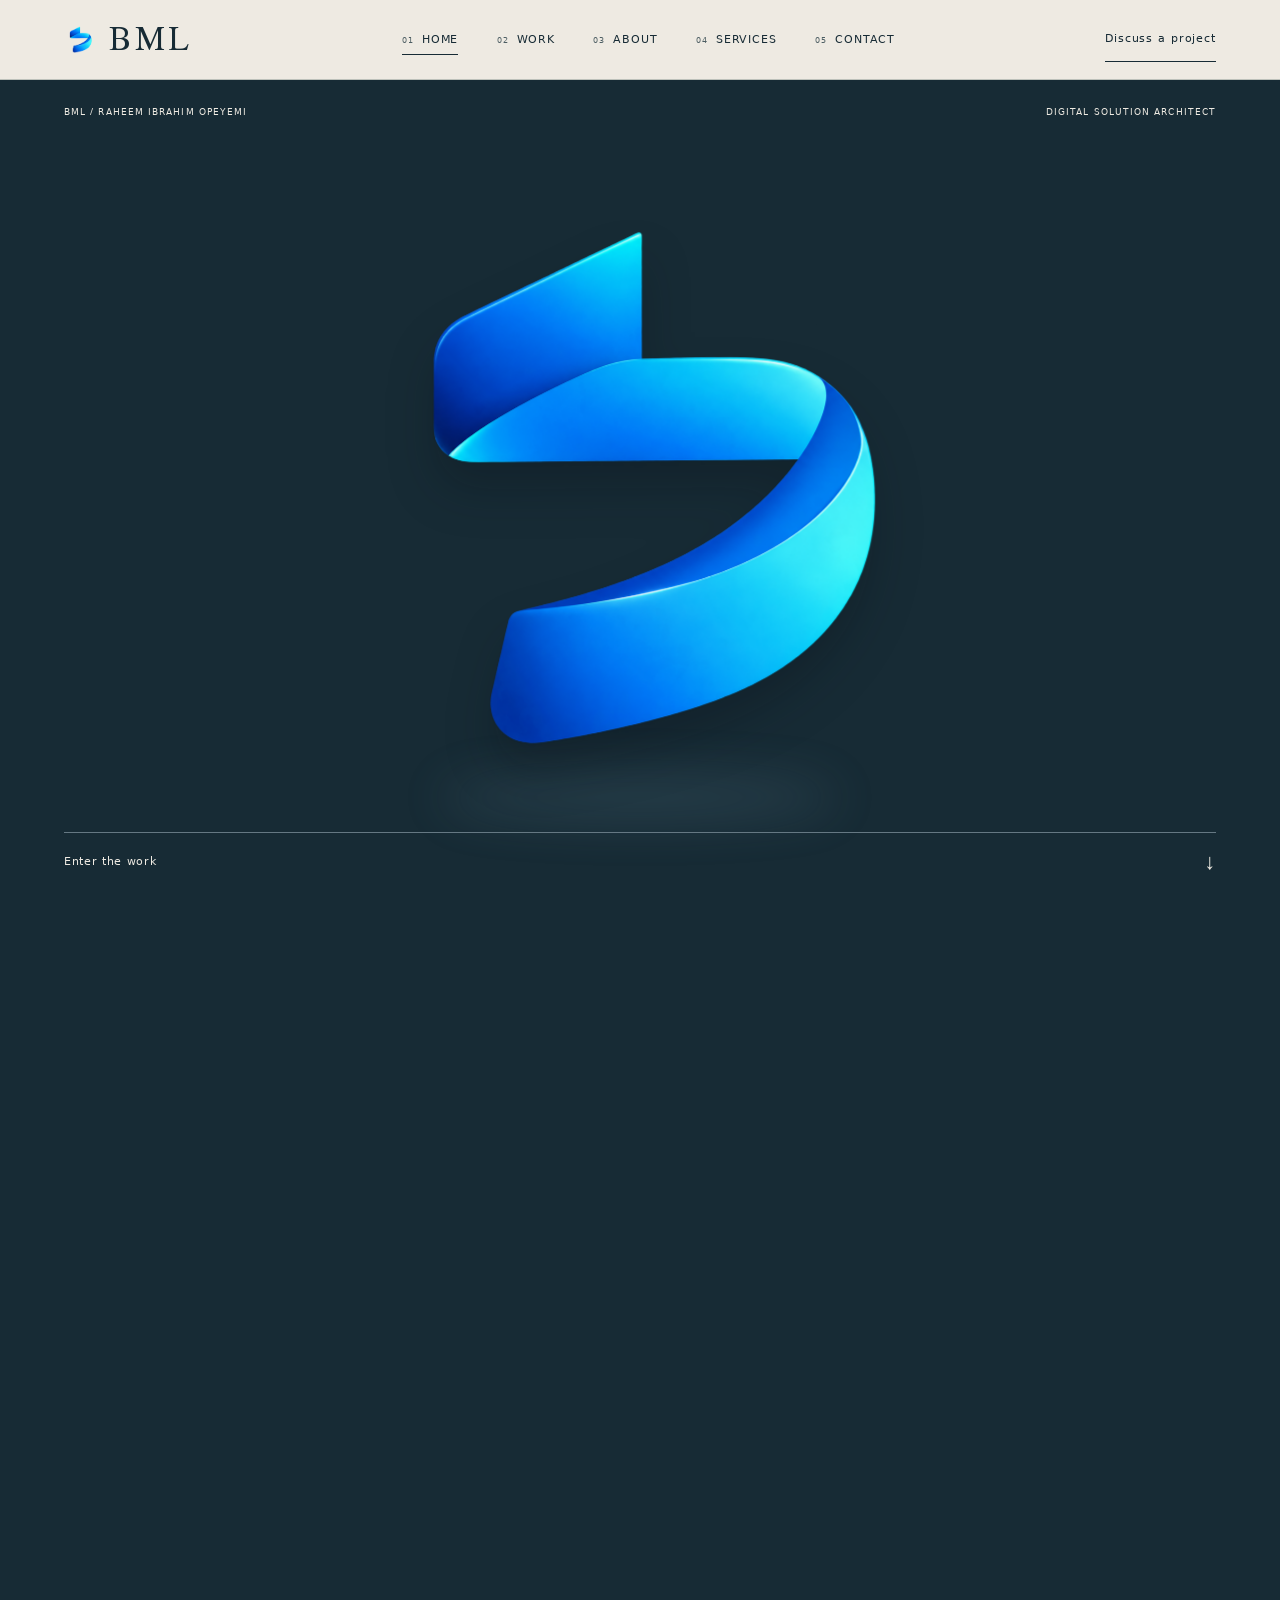
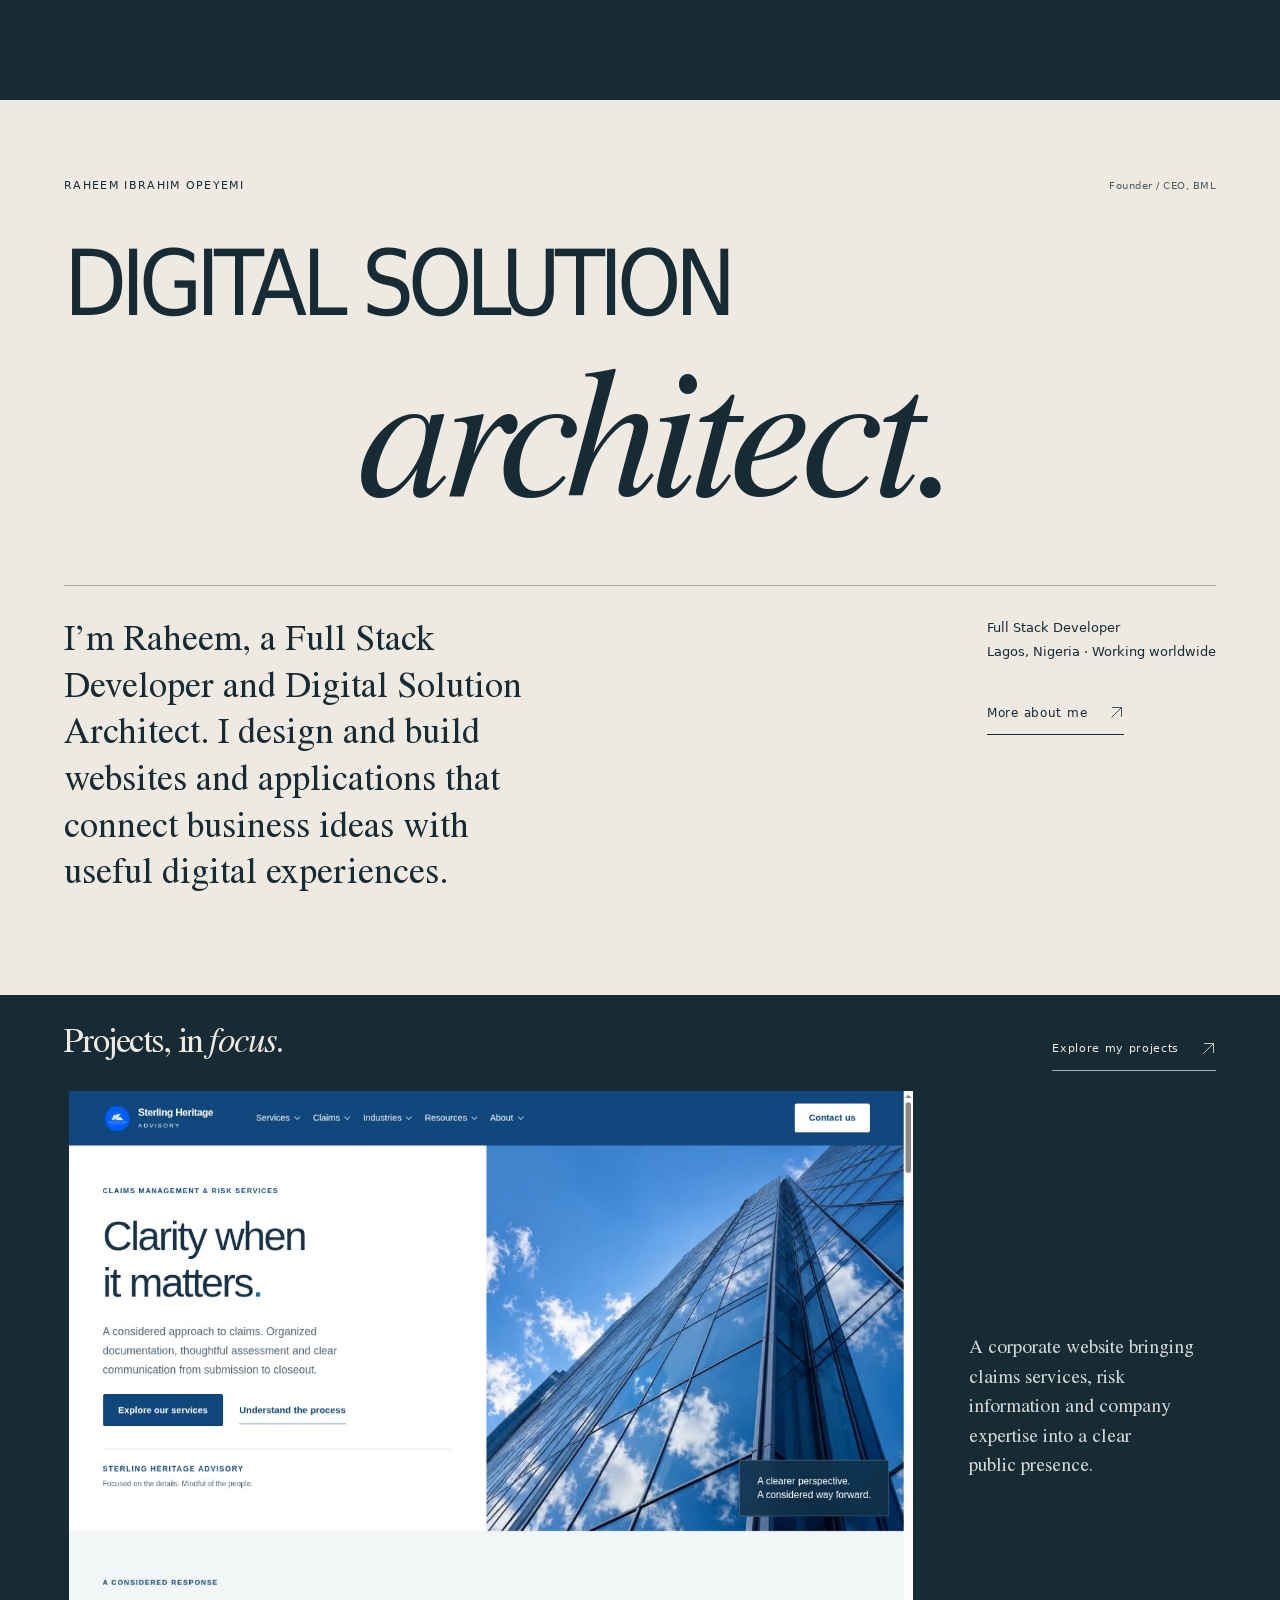
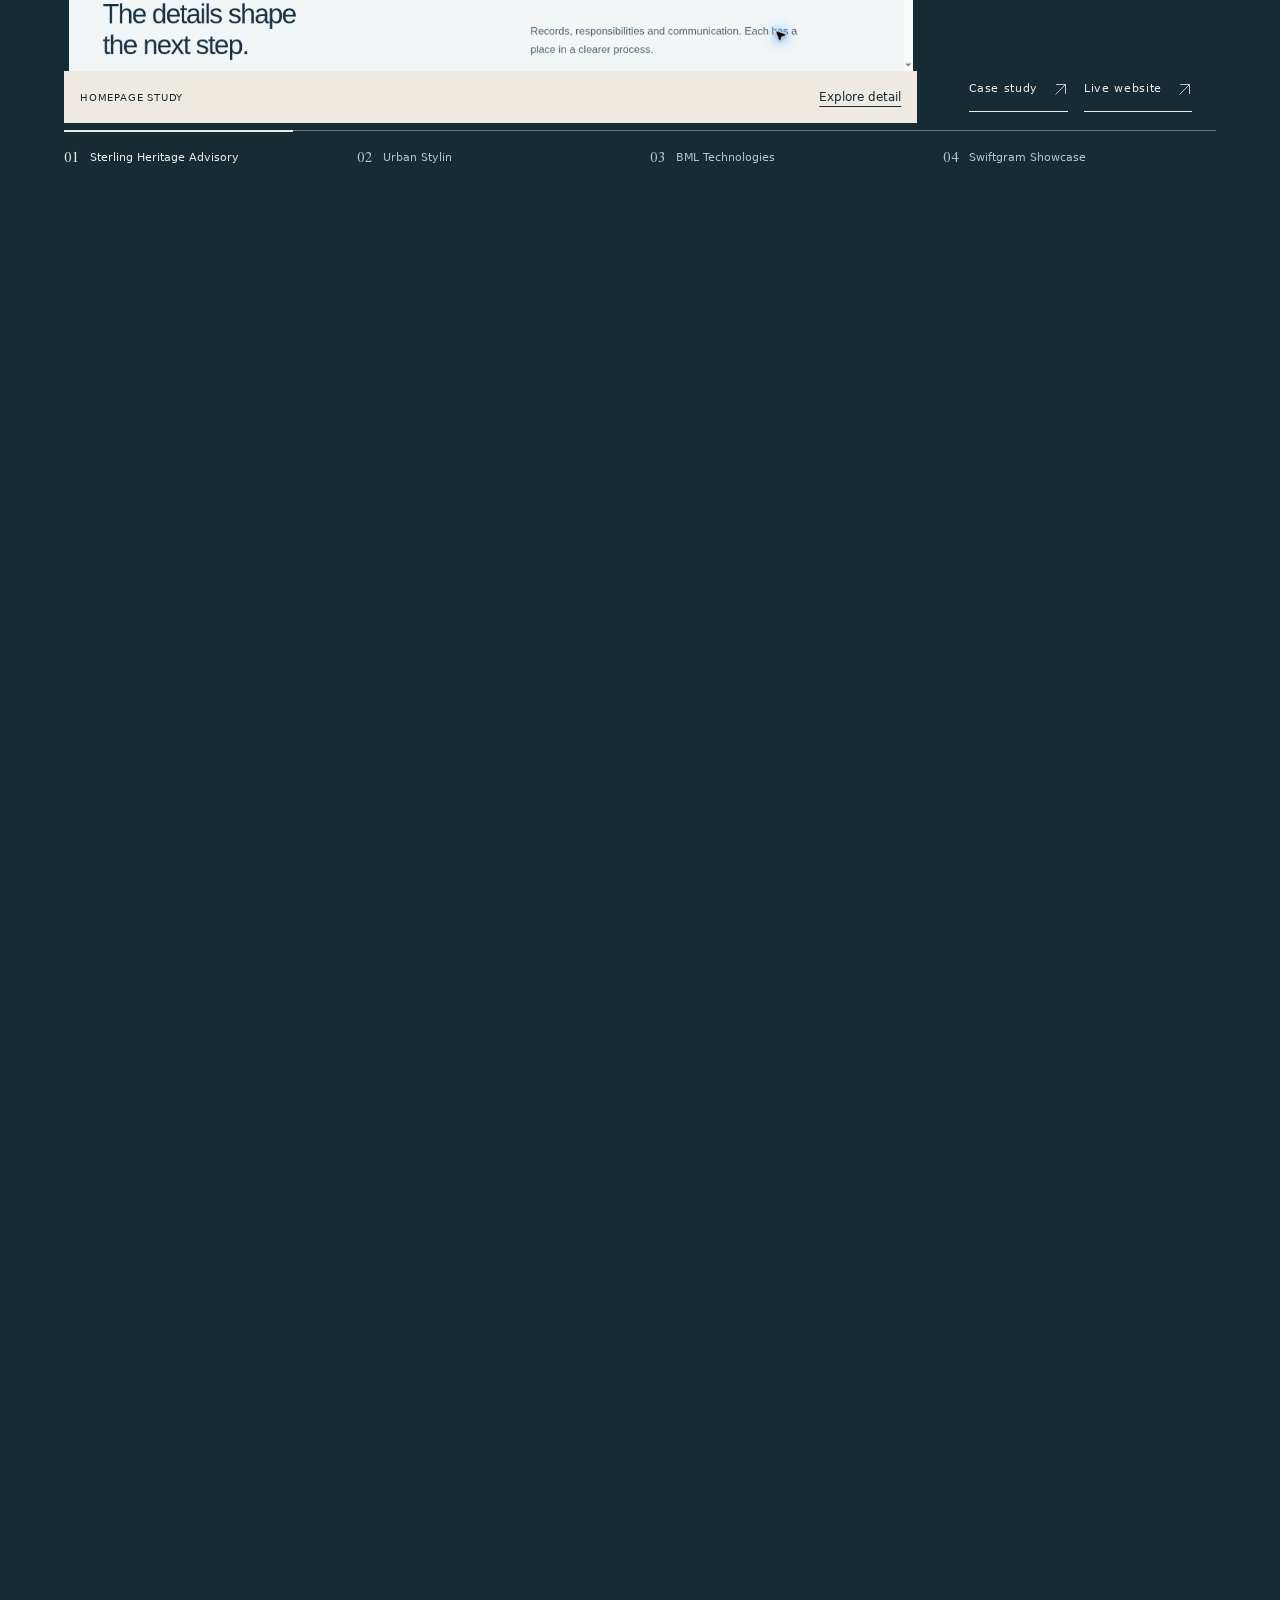
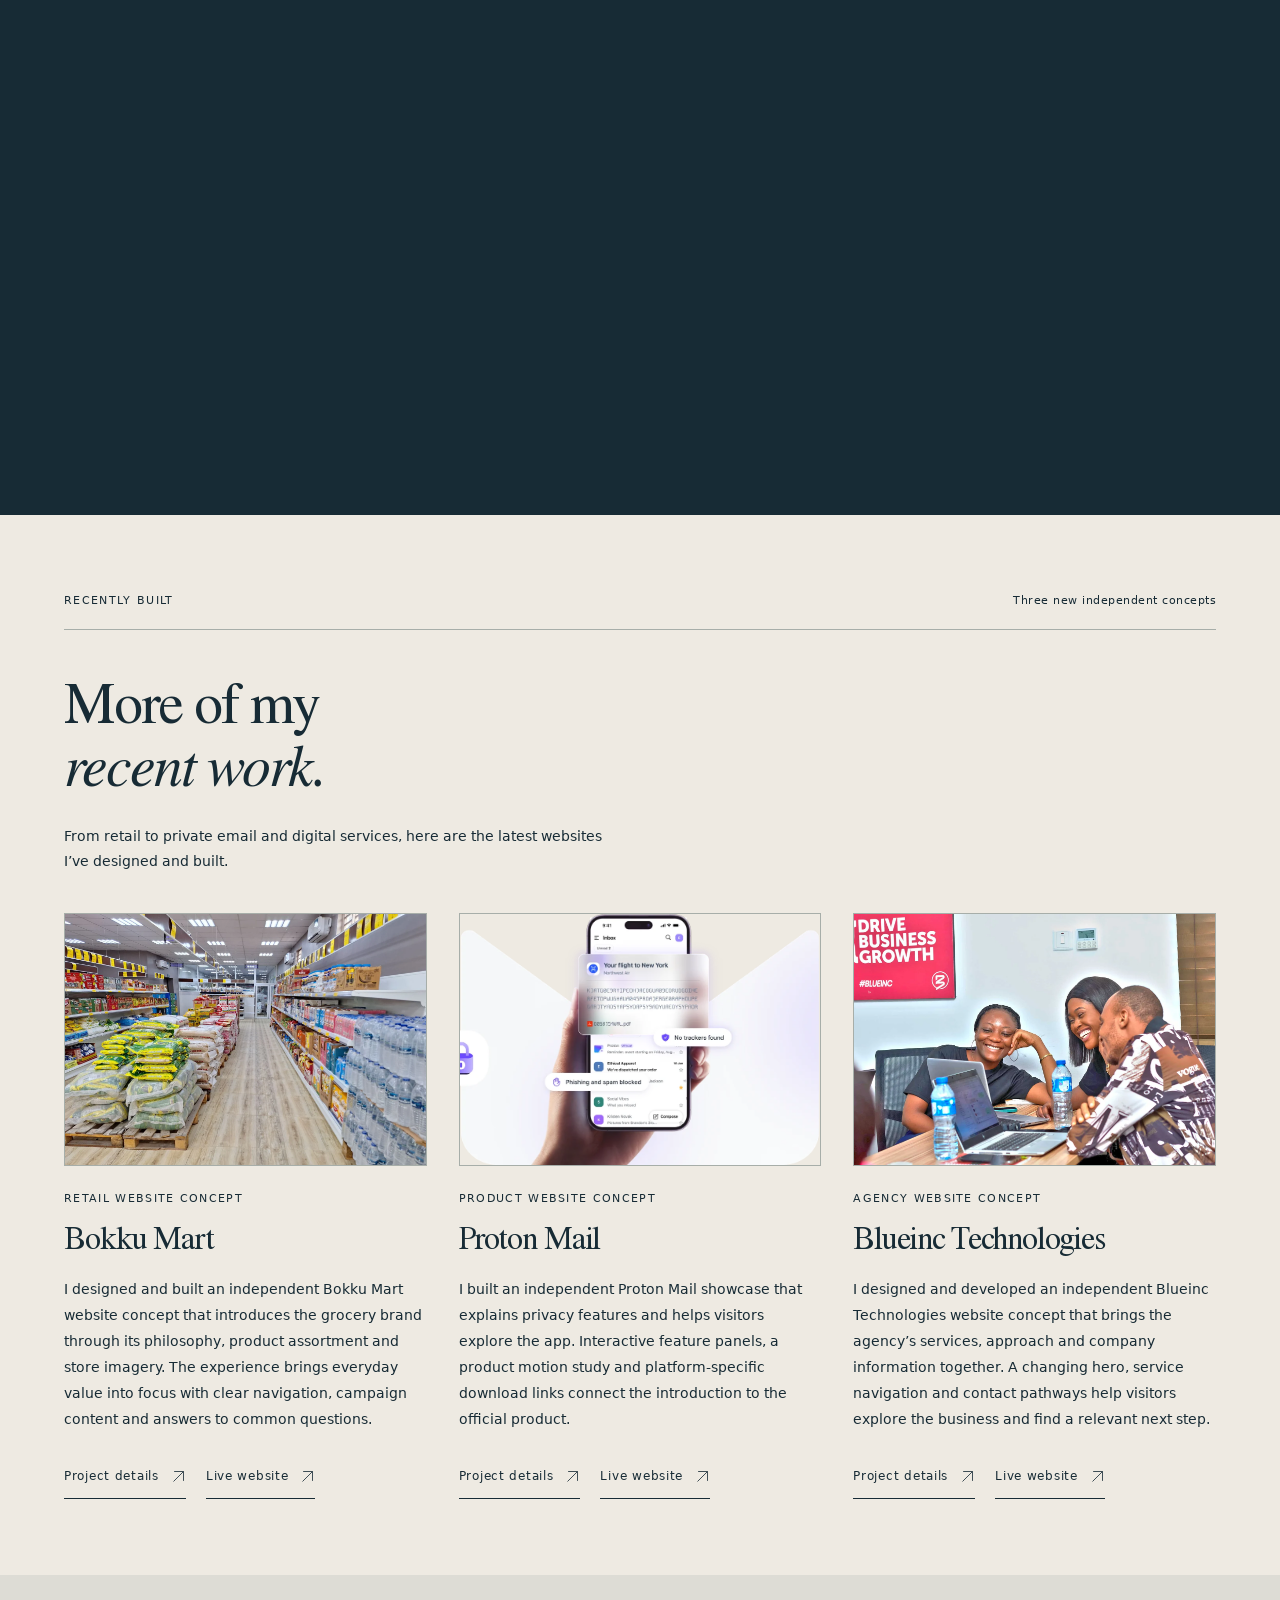
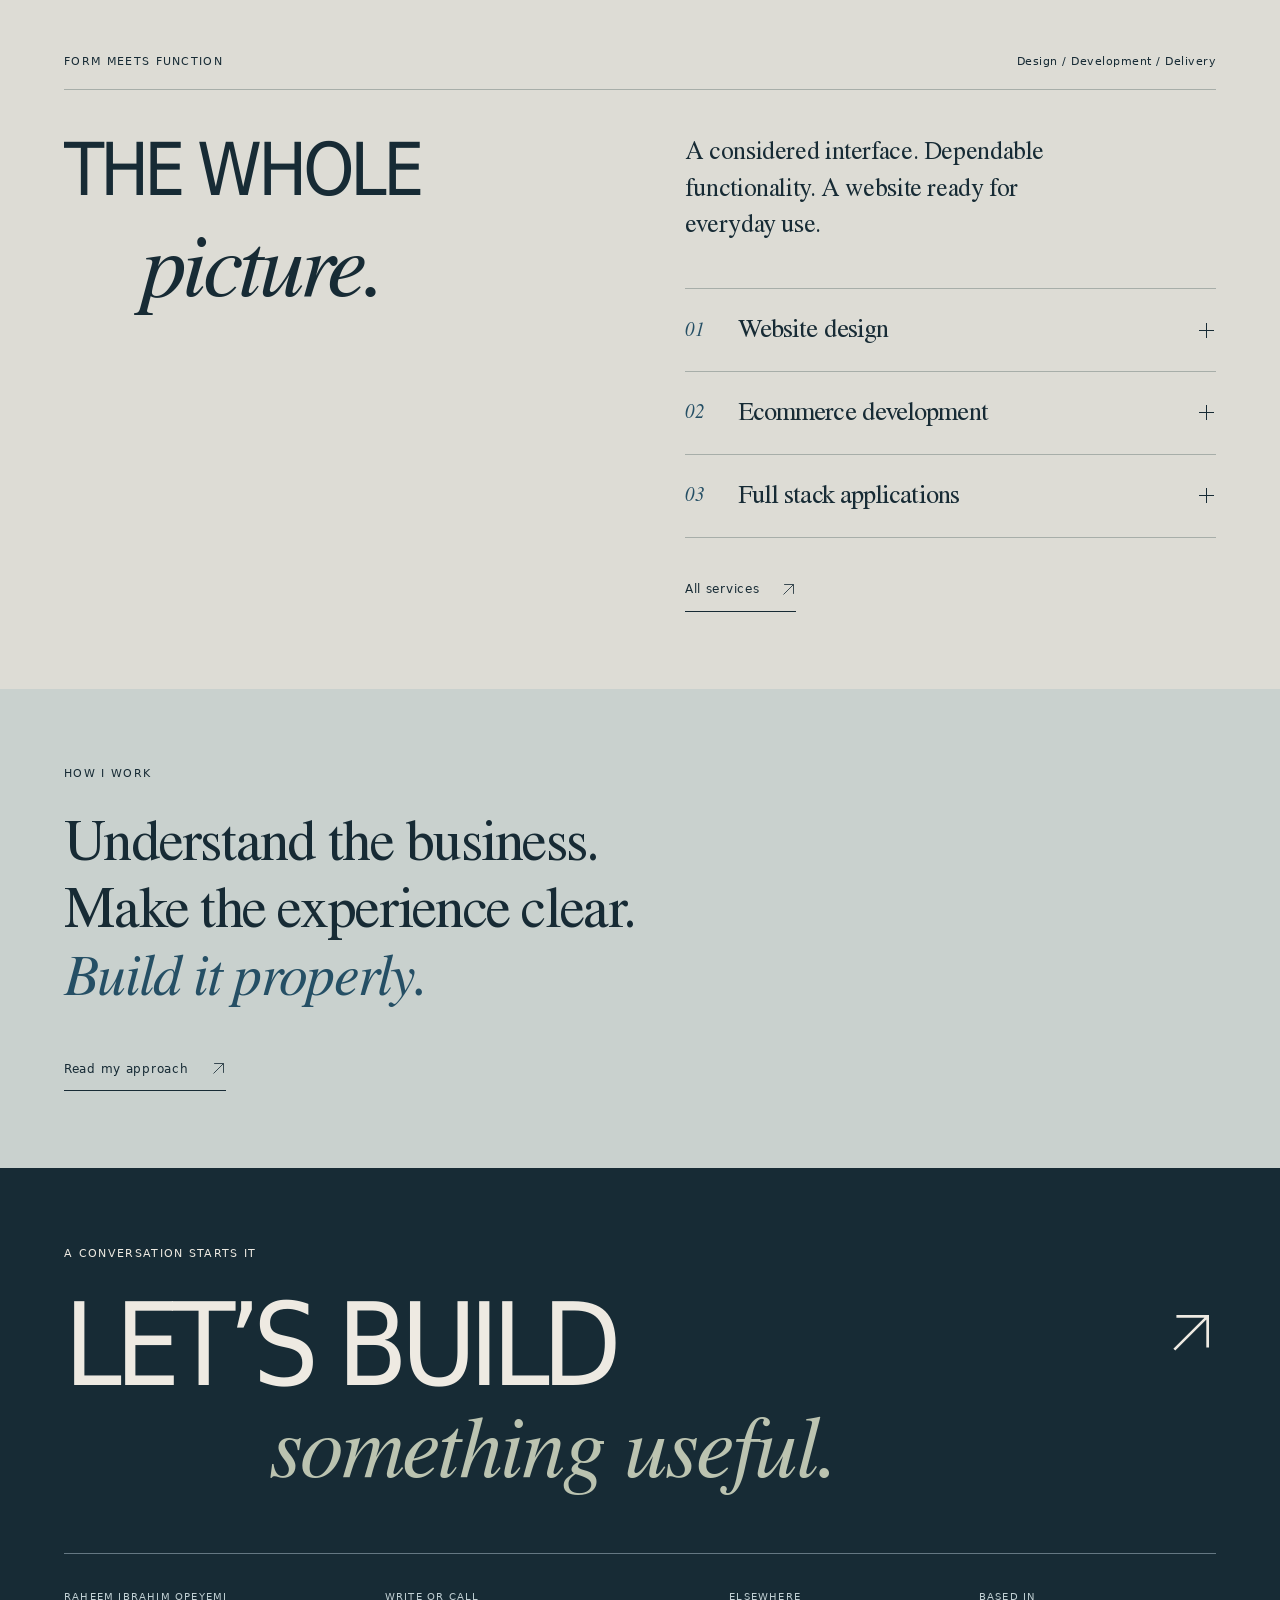
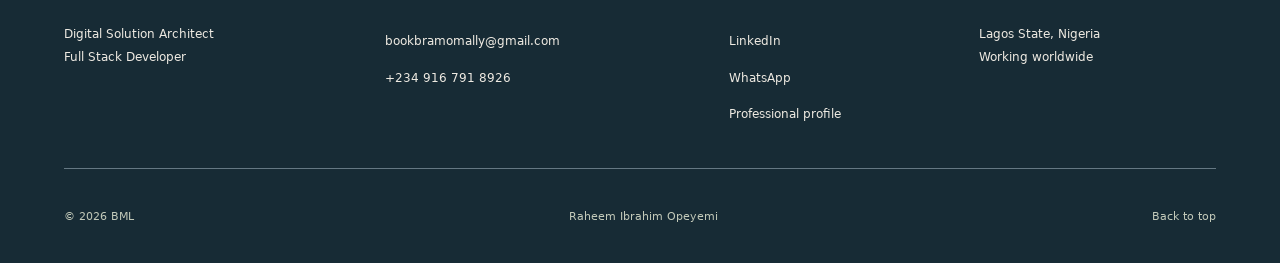
==== commit 819f3004: "Add three projects and refresh portfolio copy" ====
--- a/index.html
+++ b/index.html
@@ -1,2 +1,2 @@
 <!DOCTYPE html>
-<html lang="en"><head><meta charset="utf-8"><meta name="viewport" content="width=device-width,initial-scale=1"><title>BML | Digital Solution Architect</title><style id="arrival-critical">.arrival{display:none}.arrival-active .arrival{position:fixed;inset:0;z-index:100;display:grid;place-items:center;background:#172b35}.arrival-active{overflow:hidden}.arrival-active body>:not(.arrival){visibility:hidden}.arrival img{width:min(36vw,280px);height:auto}@media(max-width:800px){.arrival img{width:min(46vw,220px)}}</style><script id="arrival-boot">(()=>{try{if(sessionStorage.getItem('bml-arrival-seen')==='1')return;sessionStorage.setItem('bml-arrival-seen','1')}catch{}document.documentElement.classList.add('arrival-active');setTimeout(()=>{if(!document.documentElement.classList.contains('arrival-active'))return;document.documentElement.classList.remove('arrival-active');document.querySelectorAll('.site-header,main,.site-footer').forEach(e=>e.inert=false)},2200)})();</script><meta name="description" content="Raheem Ibrahim Opeyemi. Digital Solution Architect and Full Stack Developer in Lagos, working with businesses worldwide."><meta name="theme-color" content="#eeeae2"><link rel="icon" type="image/jpeg" href="assets/BMLface.jpg"><link rel="canonical" href="https://bml-raheem-portfolio.clean-basil-2977.chatgpt.site/index.html"><meta property="og:title" content="BML | Digital Solution Architect"><meta property="og:description" content="Raheem Ibrahim Opeyemi. Digital Solution Architect and Full Stack Developer in Lagos, working with businesses worldwide."><meta property="og:type" content="website"><meta property="og:url" content="https://bml-raheem-portfolio.clean-basil-2977.chatgpt.site/index.html"><meta property="og:image" content="https://bml-raheem-portfolio.clean-basil-2977.chatgpt.site/assets/BMLfavicon.png"><meta property="og:image:alt" content="BML logo"><meta property="og:image:width" content="1377"><meta property="og:image:height" content="1142"><meta name="twitter:card" content="summary_large_image"><link rel="preload" href="assets/fonts/display.woff" as="font" type="font/woff" crossorigin><link rel="stylesheet" href="style.css"><script src="entrance.js" defer></script><script src="optics.js" defer></script><script src="app.js" defer></script><script type="application/ld+json">{"@context": "https://schema.org", "@type": "Person", "name": "Raheem Ibrahim Opeyemi", "jobTitle": "Digital Solution Architect", "url": "https://bml-raheem-portfolio.clean-basil-2977.chatgpt.site", "email": "bookbramomally@gmail.com", "knowsAbout": ["Full stack development", "Website design", "API development", "Deployment"], "sameAs": ["https://www.linkedin.com/in/bramoml"]}</script><link rel="apple-touch-icon" href="assets/BMLface.jpg"></head><body id="top" data-page="index" data-edition="optical"><div class="arrival" aria-hidden="true"><img src="assets/BMLfavicon.png" alt="" width="1377" height="1142" fetchpriority="high"></div><a class="skip" href="#content">Skip to content</a><header class="site-header"><a class="brand" href="index.html" aria-label="BML homepage"><img src="assets/BMLfavicon.png" width="46" height="38" alt=""><span>BML</span></a><nav id="navigation" aria-label="Main navigation"><a href="index.html" aria-current="page" data-nav-number="01"><span>Home</span></a><a href="portfolio.html" data-nav-number="02"><span>Work</span></a><a href="about.html" data-nav-number="03"><span>About</span></a><a href="services.html" data-nav-number="04"><span>Services</span></a><a href="contact.html" data-nav-number="05"><span>Contact</span></a><div class="menu-note"><p>Lagos, Nigeria<br>Working worldwide</p><a class="text-link" href="mailto:bookbramomally@gmail.com"><span>Start a conversation</span><svg class="arrow" viewbox="0 0 24 24" fill="none" aria-hidden="true"><path d="M4 20 20 4M5 4h15v15" stroke="currentColor" stroke-width="1.3"></path></svg></a></div></nav><a class="header-contact" href="contact.html">Discuss a project</a><button class="menu-button" type="button" aria-label="Open navigation" aria-expanded="false" aria-controls="navigation"><span></span><span></span></button><span class="reading-line" aria-hidden="true"></span></header><main id="content"><h1 class="visually-hidden">Raheem Ibrahim Opeyemi · Digital Solution Architect · BML</h1><section class="logo-hero" aria-label="BML logo sculpture"><div class="logo-stage"><div class="logo-plinth" aria-hidden="true"></div><a class="logo-object" href="#selected-work" aria-label="Explore selected work"><img src="assets/BMLfavicon.png" alt="BML logo" width="1377" height="1142" fetchpriority="high"></a><div class="logo-shadow" aria-hidden="true"></div><div class="logo-registration"><span>BML / Raheem Ibrahim Opeyemi</span><span>Digital Solution Architect</span></div><a class="logo-enter" href="#selected-work">Enter the work</a></div></section><section class="identity-section"><div class="identity-meta"><p class="eyebrow">Raheem Ibrahim Opeyemi</p><span>Founder / CEO, BML</span></div><h2 class="identity-title" data-type><span class="type-line"><span>DIGITAL SOLUTION</span></span><span class="type-line"><span><em>architect.</em></span></span></h2><div class="identity-bottom"><p>I bring design and development together to build websites and applications people can use.</p><div><p>Full Stack Developer<br>Lagos, Nigeria · Working worldwide</p><a class="text-link" href="about.html"><span>The person behind BML</span><svg class="arrow" viewbox="0 0 24 24" fill="none" aria-hidden="true"><path d="M4 20 20 4M5 4h15v15" stroke="currentColor" stroke-width="1.3"></path></svg></a></div></div></section><section class="work-theatre" data-theatre id="selected-work"><div class="theatre-stage"><header class="theatre-heading"><h2>Work, in <em>focus.</em></h2><a class="text-link" href="portfolio.html"><span>Open the folio</span><svg class="arrow" viewbox="0 0 24 24" fill="none" aria-hidden="true"><path d="M4 20 20 4M5 4h15v15" stroke="currentColor" stroke-width="1.3"></path></svg></a></header><div class="theatre-viewport"><article class="theatre-scene" id="theatre-0" data-theatre-scene><div class="theatre-copy"><p class="eyebrow">01 / Corporate website</p><h3 style="view-transition-name:title-sterling">Sterling Heritage Advisory</h3><p class="theatre-description">A corporate website bringing claims services, risk information and company expertise into a clear public presence.</p><div class="theatre-links"><a class="text-link" href="sterling-heritage.html"><span>Case study</span><svg class="arrow" viewbox="0 0 24 24" fill="none" aria-hidden="true"><path d="M4 20 20 4M5 4h15v15" stroke="currentColor" stroke-width="1.3"></path></svg></a><a class="text-link" href="https://sterlingheritageadvisory.com" target="_blank" rel="noopener"><span>Live website</span><svg class="arrow" viewbox="0 0 24 24" fill="none" aria-hidden="true"><path d="M4 20 20 4M5 4h15v15" stroke="currentColor" stroke-width="1.3"></path></svg></a></div></div><div class="theatre-screen" data-optic="" aria-label="Sterling Heritage Advisory preview" style="view-transition-name:preview-sterling"><div class="optic-frame" tabindex="-1" role="group" aria-label="Focus area for Sterling Heritage Advisory" aria-describedby="optic-help-0"><video class="project-film" muted playsinline preload="none" poster="assets/sterling-homepage.jpg" aria-label="Animated homepage capture of Sterling Heritage Advisory"><source src="assets/sterling-film.mp4" type="video/mp4"></video><canvas class="optic-canvas" aria-hidden="true" hidden=""></canvas></div><div class="optic-tools"><span class="optic-mark">Homepage study</span><button type="button" class="optic-toggle" aria-expanded="false" aria-controls="optic-panel-0">Explore detail</button></div><div class="optic-panel" id="optic-panel-0" hidden=""><label>Magnification<select class="optic-zoom" aria-label="Magnification for Sterling Heritage Advisory"><option value="1.5">1.5×</option><option value="2">2×</option><option value="2.5" selected>2.5×</option><option value="3">3×</option></select></label><label class="optic-timeline">Preview position<input type="range" class="optic-scrub" min="0" max="100" step="1" value="0" aria-label="Preview position for Sterling Heritage Advisory"></label><p class="optic-help" id="optic-help-0">Drag to move the focus. Arrow keys move it too. Escape returns to the full view.</p><output class="visually-hidden optic-status" aria-live="polite">Focus at centre</output></div></div><span class="screen-caption">Sterling Heritage Advisory / Scroll to explore</span></article><article class="theatre-scene" id="theatre-1" data-theatre-scene><div class="theatre-copy"><p class="eyebrow">02 / Fashion ecommerce</p><h3 style="view-transition-name:title-urban">Urban Stylin</h3><p class="theatre-description">A collection website where customers can explore Jalabs, select a colour and size, and place their order.</p><div class="theatre-links"><a class="text-link" href="urban-stylin.html"><span>Case study</span><svg class="arrow" viewbox="0 0 24 24" fill="none" aria-hidden="true"><path d="M4 20 20 4M5 4h15v15" stroke="currentColor" stroke-width="1.3"></path></svg></a><a class="text-link" href="https://urban-stylin-jalabs.netlify.app" target="_blank" rel="noopener"><span>Live website</span><svg class="arrow" viewbox="0 0 24 24" fill="none" aria-hidden="true"><path d="M4 20 20 4M5 4h15v15" stroke="currentColor" stroke-width="1.3"></path></svg></a></div></div><div class="theatre-screen" data-optic="" aria-label="Urban Stylin preview" style="view-transition-name:preview-urban"><div class="optic-frame" tabindex="-1" role="group" aria-label="Focus area for Urban Stylin" aria-describedby="optic-help-1"><video class="project-film" muted playsinline preload="none" poster="assets/urban-homepage.jpg" aria-label="Animated homepage capture of Urban Stylin"><source src="assets/urban-film.mp4" type="video/mp4"></video><canvas class="optic-canvas" aria-hidden="true" hidden=""></canvas></div><div class="optic-tools"><span class="optic-mark">Homepage study</span><button type="button" class="optic-toggle" aria-expanded="false" aria-controls="optic-panel-1">Explore detail</button></div><div class="optic-panel" id="optic-panel-1" hidden=""><label>Magnification<select class="optic-zoom" aria-label="Magnification for Urban Stylin"><option value="1.5">1.5×</option><option value="2">2×</option><option value="2.5" selected>2.5×</option><option value="3">3×</option></select></label><label class="optic-timeline">Preview position<input type="range" class="optic-scrub" min="0" max="100" step="1" value="0" aria-label="Preview position for Urban Stylin"></label><p class="optic-help" id="optic-help-1">Drag to move the focus. Arrow keys move it too. Escape returns to the full view.</p><output class="visually-hidden optic-status" aria-live="polite">Focus at centre</output></div></div><span class="screen-caption">Urban Stylin / Scroll to explore</span></article><article class="theatre-scene" id="theatre-2" data-theatre-scene><div class="theatre-copy"><p class="eyebrow">03 / Education website</p><h3 style="view-transition-name:title-bml-course">BML Technologies</h3><p class="theatre-description">A web development course website that connects curriculum, program details and enrollment in one experience.</p><div class="theatre-links"><a class="text-link" href="bml-technologies.html"><span>Case study</span><svg class="arrow" viewbox="0 0 24 24" fill="none" aria-hidden="true"><path d="M4 20 20 4M5 4h15v15" stroke="currentColor" stroke-width="1.3"></path></svg></a><a class="text-link" href="https://bmltechnologies.courses" target="_blank" rel="noopener"><span>Live website</span><svg class="arrow" viewbox="0 0 24 24" fill="none" aria-hidden="true"><path d="M4 20 20 4M5 4h15v15" stroke="currentColor" stroke-width="1.3"></path></svg></a></div></div><div class="theatre-screen" data-optic="" aria-label="BML Technologies preview" style="view-transition-name:preview-bml-course"><div class="optic-frame" tabindex="-1" role="group" aria-label="Focus area for BML Technologies" aria-describedby="optic-help-2"><video class="project-film" muted playsinline preload="none" poster="assets/bml-course-homepage.jpg" aria-label="Animated homepage capture of BML Technologies"><source src="assets/bml-course-film.mp4" type="video/mp4"></video><canvas class="optic-canvas" aria-hidden="true" hidden=""></canvas></div><div class="optic-tools"><span class="optic-mark">Homepage study</span><button type="button" class="optic-toggle" aria-expanded="false" aria-controls="optic-panel-2">Explore detail</button></div><div class="optic-panel" id="optic-panel-2" hidden=""><label>Magnification<select class="optic-zoom" aria-label="Magnification for BML Technologies"><option value="1.5">1.5×</option><option value="2">2×</option><option value="2.5" selected>2.5×</option><option value="3">3×</option></select></label><label class="optic-timeline">Preview position<input type="range" class="optic-scrub" min="0" max="100" step="1" value="0" aria-label="Preview position for BML Technologies"></label><p class="optic-help" id="optic-help-2">Drag to move the focus. Arrow keys move it too. Escape returns to the full view.</p><output class="visually-hidden optic-status" aria-live="polite">Focus at centre</output></div></div><span class="screen-caption">BML Technologies / Scroll to explore</span></article><article class="theatre-scene" id="theatre-3" data-theatre-scene><div class="theatre-copy"><p class="eyebrow">04 / Independent website concept</p><h3 style="view-transition-name:title-swiftgram">Swiftgram Showcase</h3><p class="theatre-description">An independent app showcase website with interactive feature panels, official product imagery and a direct download pathway.</p><div class="theatre-links"><a class="text-link" href="swiftgram-showcase.html"><span>Case study</span><svg class="arrow" viewbox="0 0 24 24" fill="none" aria-hidden="true"><path d="M4 20 20 4M5 4h15v15" stroke="currentColor" stroke-width="1.3"></path></svg></a><a class="text-link" href="https://swiftgram-bml-showcase.netlify.app" target="_blank" rel="noopener"><span>Live website</span><svg class="arrow" viewbox="0 0 24 24" fill="none" aria-hidden="true"><path d="M4 20 20 4M5 4h15v15" stroke="currentColor" stroke-width="1.3"></path></svg></a></div></div><div class="theatre-screen" data-optic="" aria-label="Swiftgram Showcase preview" style="view-transition-name:preview-swiftgram"><div class="optic-frame" tabindex="-1" role="group" aria-label="Focus area for Swiftgram Showcase" aria-describedby="optic-help-3"><video class="project-film" muted playsinline preload="none" poster="assets/swiftgram-homepage.jpg" aria-label="Animated homepage capture of Swiftgram Showcase"><source src="assets/swiftgram-film.mp4" type="video/mp4"></video><canvas class="optic-canvas" aria-hidden="true" hidden=""></canvas></div><div class="optic-tools"><span class="optic-mark">Homepage study</span><button type="button" class="optic-toggle" aria-expanded="false" aria-controls="optic-panel-3">Explore detail</button></div><div class="optic-panel" id="optic-panel-3" hidden=""><label>Magnification<select class="optic-zoom" aria-label="Magnification for Swiftgram Showcase"><option value="1.5">1.5×</option><option value="2">2×</option><option value="2.5" selected>2.5×</option><option value="3">3×</option></select></label><label class="optic-timeline">Preview position<input type="range" class="optic-scrub" min="0" max="100" step="1" value="0" aria-label="Preview position for Swiftgram Showcase"></label><p class="optic-help" id="optic-help-3">Drag to move the focus. Arrow keys move it too. Escape returns to the full view.</p><output class="visually-hidden optic-status" aria-live="polite">Focus at centre</output></div></div><span class="screen-caption">Swiftgram Showcase / Scroll to explore</span></article></div><nav class="theatre-steps" aria-label="Choose a project"><button type="button" data-project-step="0" aria-controls="theatre-0" aria-pressed="true"><span class="step-number">01</span><span>Sterling Heritage Advisory</span><i aria-hidden="true"></i></button><button type="button" data-project-step="1" aria-controls="theatre-1" aria-pressed="false"><span class="step-number">02</span><span>Urban Stylin</span><i aria-hidden="true"></i></button><button type="button" data-project-step="2" aria-controls="theatre-2" aria-pressed="false"><span class="step-number">03</span><span>BML Technologies</span><i aria-hidden="true"></i></button><button type="button" data-project-step="3" aria-controls="theatre-3" aria-pressed="false"><span class="step-number">04</span><span>Swiftgram Showcase</span><i aria-hidden="true"></i></button></nav></div></section><section class="home-practice"><div class="section-label"><p class="eyebrow">Form meets function</p><span>Design / Development / Delivery</span></div><div class="practice-layout"><h2 class="section-title" data-type><span class="type-line"><span>THE WHOLE</span></span><span class="type-line"><span><em>picture.</em></span></span></h2><div><p class="lead">A considered interface. Dependable functionality. A website ready for everyday use.</p><div class="service-accordion"><details><summary><span class="service-number">01</span><h3>Website design</h3><span class="detail-mark" aria-hidden="true"></span></summary><div class="service-body"><p>Corporate and brand websites, clear content, responsive development and website redesign.</p><a class="text-link" href="contact.html"><span>Discuss your project</span><svg class="arrow" viewbox="0 0 24 24" fill="none" aria-hidden="true"><path d="M4 20 20 4M5 4h15v15" stroke="currentColor" stroke-width="1.3"></path></svg></a></div></details><details><summary><span class="service-number">02</span><h3>Ecommerce development</h3><span class="detail-mark" aria-hidden="true"></span></summary><div class="service-body"><p>Product presentation, selection, ordering and checkout experiences built around how your business sells.</p><a class="text-link" href="contact.html"><span>Discuss your project</span><svg class="arrow" viewbox="0 0 24 24" fill="none" aria-hidden="true"><path d="M4 20 20 4M5 4h15v15" stroke="currentColor" stroke-width="1.3"></path></svg></a></div></details><details><summary><span class="service-number">03</span><h3>Full stack applications</h3><span class="detail-mark" aria-hidden="true"></span></summary><div class="service-body"><p>Frontend interfaces, server side logic, application data and connected workflows.</p><a class="text-link" href="contact.html"><span>Discuss your project</span><svg class="arrow" viewbox="0 0 24 24" fill="none" aria-hidden="true"><path d="M4 20 20 4M5 4h15v15" stroke="currentColor" stroke-width="1.3"></path></svg></a></div></details></div><a class="text-link" href="services.html"><span>All services</span><svg class="arrow" viewbox="0 0 24 24" fill="none" aria-hidden="true"><path d="M4 20 20 4M5 4h15v15" stroke="currentColor" stroke-width="1.3"></path></svg></a></div></div></section><section class="home-closing"><p class="eyebrow">How I work</p><p class="closing-statement" data-reveal>Understand the business.<br>Make the experience clear.<br><em>Build it properly.</em></p><a class="text-link" href="about.html"><span>Read my approach</span><svg class="arrow" viewbox="0 0 24 24" fill="none" aria-hidden="true"><path d="M4 20 20 4M5 4h15v15" stroke="currentColor" stroke-width="1.3"></path></svg></a></section></main><footer class="site-footer"><div class="footer-invitation"><p class="eyebrow">A conversation starts it</p><a class="footer-call" href="contact.html"><span>LET’S BUILD</span><em>something useful.</em><svg class="arrow" viewbox="0 0 24 24" fill="none" aria-hidden="true"><path d="M4 20 20 4M5 4h15v15" stroke="currentColor" stroke-width="1.3"></path></svg></a></div><div class="footer-details"><div><p class="eyebrow">Raheem Ibrahim Opeyemi</p><p>Digital Solution Architect<br>Full Stack Developer</p></div><div><p class="eyebrow">Write or call</p><a href="mailto:bookbramomally@gmail.com">bookbramomally@gmail.com</a><a href="tel:+2349167918926">+234 916 791 8926</a></div><div><p class="eyebrow">Elsewhere</p><a href="https://www.linkedin.com/in/bramoml" target="_blank" rel="noopener">LinkedIn</a><a href="https://wa.me/2349167918926" target="_blank" rel="noopener">WhatsApp</a><a href="resume.html">Professional profile</a></div><div><p class="eyebrow">Based in</p><p>Lagos State, Nigeria<br>Working worldwide</p></div></div><div class="footer-bottom"><span>© <span class="year">2026</span> BML</span><span>Raheem Ibrahim Opeyemi</span><a href="#top">Back to top</a></div></footer></body></html>+<html lang="en"><head><meta charset="utf-8"><meta name="viewport" content="width=device-width,initial-scale=1"><title>BML | Digital Solution Architect</title><style id="arrival-critical">.arrival{display:none}.arrival-active .arrival{position:fixed;inset:0;z-index:100;display:grid;place-items:center;background:#172b35}.arrival-active{overflow:hidden}.arrival-active body>:not(.arrival){visibility:hidden}.arrival img{width:min(36vw,280px);height:auto}@media(max-width:800px){.arrival img{width:min(46vw,220px)}}</style><script id="arrival-boot">(()=>{try{if(sessionStorage.getItem('bml-arrival-seen')==='1')return;sessionStorage.setItem('bml-arrival-seen','1')}catch{}document.documentElement.classList.add('arrival-active');setTimeout(()=>{if(!document.documentElement.classList.contains('arrival-active'))return;document.documentElement.classList.remove('arrival-active');document.querySelectorAll('.site-header,main,.site-footer').forEach(e=>e.inert=false)},2200)})();</script><meta name="description" content="Raheem Ibrahim Opeyemi. Digital Solution Architect and Full Stack Developer in Lagos, working with businesses worldwide."><meta name="theme-color" content="#eeeae2"><link rel="icon" type="image/jpeg" href="assets/BMLface.jpg"><link rel="canonical" href="https://bookbramomally-lab.github.io/bmldigitals/index.html"><meta property="og:title" content="BML | Digital Solution Architect"><meta property="og:description" content="Raheem Ibrahim Opeyemi. Digital Solution Architect and Full Stack Developer in Lagos, working with businesses worldwide."><meta property="og:type" content="website"><meta property="og:url" content="https://bookbramomally-lab.github.io/bmldigitals/index.html"><meta property="og:image" content="https://bookbramomally-lab.github.io/bmldigitals/assets/BMLfavicon.png"><meta property="og:image:alt" content="BML logo"><meta property="og:image:width" content="1377"><meta property="og:image:height" content="1142"><meta name="twitter:card" content="summary_large_image"><link rel="preload" href="assets/fonts/display.woff" as="font" type="font/woff" crossorigin><link rel="stylesheet" href="style.css"><script src="entrance.js" defer></script><script src="optics.js" defer></script><script src="app.js" defer></script><script type="application/ld+json">{"@context": "https://schema.org", "@type": "Person", "name": "Raheem Ibrahim Opeyemi", "jobTitle": "Digital Solution Architect", "url": "https://bookbramomally-lab.github.io/bmldigitals", "email": "bookbramomally@gmail.com", "knowsAbout": ["Full stack development", "Website design", "API development", "Deployment"], "sameAs": ["https://www.linkedin.com/in/bramoml"]}</script><link rel="apple-touch-icon" href="assets/BMLface.jpg"></head><body id="top" data-page="index" data-edition="optical"><div class="arrival" aria-hidden="true"><img src="assets/BMLfavicon.png" alt="" width="1377" height="1142" fetchpriority="high"></div><a class="skip" href="#content">Skip to content</a><header class="site-header"><a class="brand" href="index.html" aria-label="BML homepage"><img src="assets/BMLfavicon.png" width="46" height="38" alt=""><span>BML</span></a><nav id="navigation" aria-label="Main navigation"><a href="index.html" aria-current="page" data-nav-number="01"><span>Home</span></a><a href="portfolio.html" data-nav-number="02"><span>Work</span></a><a href="about.html" data-nav-number="03"><span>About</span></a><a href="services.html" data-nav-number="04"><span>Services</span></a><a href="contact.html" data-nav-number="05"><span>Contact</span></a><div class="menu-note"><p>Lagos, Nigeria<br>Working worldwide</p><a class="text-link" href="mailto:bookbramomally@gmail.com"><span>Start a conversation</span><svg class="arrow" viewbox="0 0 24 24" fill="none" aria-hidden="true"><path d="M4 20 20 4M5 4h15v15" stroke="currentColor" stroke-width="1.3"></path></svg></a></div></nav><a class="header-contact" href="contact.html">Discuss a project</a><button class="menu-button" type="button" aria-label="Open navigation" aria-expanded="false" aria-controls="navigation"><span></span><span></span></button><span class="reading-line" aria-hidden="true"></span></header><main id="content"><h1 class="visually-hidden">Raheem Ibrahim Opeyemi · Digital Solution Architect · BML</h1><section class="logo-hero" aria-label="BML logo sculpture"><div class="logo-stage"><div class="logo-plinth" aria-hidden="true"></div><a class="logo-object" href="#selected-work" aria-label="Explore selected work"><img src="assets/BMLfavicon.png" alt="BML logo" width="1377" height="1142" fetchpriority="high"></a><div class="logo-shadow" aria-hidden="true"></div><div class="logo-registration"><span>BML / Raheem Ibrahim Opeyemi</span><span>Digital Solution Architect</span></div><a class="logo-enter" href="#selected-work">Enter the work</a></div></section><section class="identity-section"><div class="identity-meta"><p class="eyebrow">Raheem Ibrahim Opeyemi</p><span>Founder / CEO, BML</span></div><h2 class="identity-title" data-type><span class="type-line"><span>DIGITAL SOLUTION</span></span><span class="type-line"><span><em>architect.</em></span></span></h2><div class="identity-bottom"><p>I’m Raheem, a Full Stack Developer and Digital Solution Architect. I design and build websites and applications that connect business ideas with useful digital experiences.</p><div><p>Full Stack Developer<br>Lagos, Nigeria · Working worldwide</p><a class="text-link" href="about.html"><span>More about me</span><svg class="arrow" viewbox="0 0 24 24" fill="none" aria-hidden="true"><path d="M4 20 20 4M5 4h15v15" stroke="currentColor" stroke-width="1.3"></path></svg></a></div></div></section><section class="work-theatre" data-theatre id="selected-work"><div class="theatre-stage"><header class="theatre-heading"><h2>Projects, in <em>focus.</em></h2><a class="text-link" href="portfolio.html"><span>Explore my projects</span><svg class="arrow" viewbox="0 0 24 24" fill="none" aria-hidden="true"><path d="M4 20 20 4M5 4h15v15" stroke="currentColor" stroke-width="1.3"></path></svg></a></header><div class="theatre-viewport"><article class="theatre-scene" id="theatre-0" data-theatre-scene><div class="theatre-copy"><p class="eyebrow">01 / Corporate website</p><h3 style="view-transition-name:title-sterling">Sterling Heritage Advisory</h3><p class="theatre-description">A corporate website bringing claims services, risk information and company expertise into a clear public presence.</p><div class="theatre-links"><a class="text-link" href="sterling-heritage.html"><span>Case study</span><svg class="arrow" viewbox="0 0 24 24" fill="none" aria-hidden="true"><path d="M4 20 20 4M5 4h15v15" stroke="currentColor" stroke-width="1.3"></path></svg></a><a class="text-link" href="https://sterlingheritageadvisory.com" target="_blank" rel="noopener"><span>Live website</span><svg class="arrow" viewbox="0 0 24 24" fill="none" aria-hidden="true"><path d="M4 20 20 4M5 4h15v15" stroke="currentColor" stroke-width="1.3"></path></svg></a></div></div><div class="theatre-screen" data-optic="" aria-label="Sterling Heritage Advisory preview" style="view-transition-name:preview-sterling"><div class="optic-frame" tabindex="-1" role="group" aria-label="Focus area for Sterling Heritage Advisory" aria-describedby="optic-help-0"><video class="project-film" muted playsinline preload="none" poster="assets/sterling-homepage.jpg" aria-label="Animated homepage capture of Sterling Heritage Advisory"><source src="assets/sterling-film.mp4" type="video/mp4"></video><canvas class="optic-canvas" aria-hidden="true" hidden=""></canvas></div><div class="optic-tools"><span class="optic-mark">Homepage study</span><button type="button" class="optic-toggle" aria-expanded="false" aria-controls="optic-panel-0">Explore detail</button></div><div class="optic-panel" id="optic-panel-0" hidden=""><label>Magnification<select class="optic-zoom" aria-label="Magnification for Sterling Heritage Advisory"><option value="1.5">1.5×</option><option value="2">2×</option><option value="2.5" selected>2.5×</option><option value="3">3×</option></select></label><label class="optic-timeline">Preview position<input type="range" class="optic-scrub" min="0" max="100" step="1" value="0" aria-label="Preview position for Sterling Heritage Advisory"></label><p class="optic-help" id="optic-help-0">Drag to move the focus. Arrow keys move it too. Escape returns to the full view.</p><output class="visually-hidden optic-status" aria-live="polite">Focus at centre</output></div></div><span class="screen-caption">Sterling Heritage Advisory / Scroll to explore</span></article><article class="theatre-scene" id="theatre-1" data-theatre-scene><div class="theatre-copy"><p class="eyebrow">02 / Fashion ecommerce</p><h3 style="view-transition-name:title-urban">Urban Stylin</h3><p class="theatre-description">A collection website where customers can explore Jalabs, select a colour and size, and place their order.</p><div class="theatre-links"><a class="text-link" href="urban-stylin.html"><span>Case study</span><svg class="arrow" viewbox="0 0 24 24" fill="none" aria-hidden="true"><path d="M4 20 20 4M5 4h15v15" stroke="currentColor" stroke-width="1.3"></path></svg></a><a class="text-link" href="https://urban-stylin-jalabs.netlify.app" target="_blank" rel="noopener"><span>Live website</span><svg class="arrow" viewbox="0 0 24 24" fill="none" aria-hidden="true"><path d="M4 20 20 4M5 4h15v15" stroke="currentColor" stroke-width="1.3"></path></svg></a></div></div><div class="theatre-screen" data-optic="" aria-label="Urban Stylin preview" style="view-transition-name:preview-urban"><div class="optic-frame" tabindex="-1" role="group" aria-label="Focus area for Urban Stylin" aria-describedby="optic-help-1"><video class="project-film" muted playsinline preload="none" poster="assets/urban-homepage.jpg" aria-label="Animated homepage capture of Urban Stylin"><source src="assets/urban-film.mp4" type="video/mp4"></video><canvas class="optic-canvas" aria-hidden="true" hidden=""></canvas></div><div class="optic-tools"><span class="optic-mark">Homepage study</span><button type="button" class="optic-toggle" aria-expanded="false" aria-controls="optic-panel-1">Explore detail</button></div><div class="optic-panel" id="optic-panel-1" hidden=""><label>Magnification<select class="optic-zoom" aria-label="Magnification for Urban Stylin"><option value="1.5">1.5×</option><option value="2">2×</option><option value="2.5" selected>2.5×</option><option value="3">3×</option></select></label><label class="optic-timeline">Preview position<input type="range" class="optic-scrub" min="0" max="100" step="1" value="0" aria-label="Preview position for Urban Stylin"></label><p class="optic-help" id="optic-help-1">Drag to move the focus. Arrow keys move it too. Escape returns to the full view.</p><output class="visually-hidden optic-status" aria-live="polite">Focus at centre</output></div></div><span class="screen-caption">Urban Stylin / Scroll to explore</span></article><article class="theatre-scene" id="theatre-2" data-theatre-scene><div class="theatre-copy"><p class="eyebrow">03 / Education website</p><h3 style="view-transition-name:title-bml-course">BML Technologies</h3><p class="theatre-description">A web development course website that connects curriculum, program details and enrollment in one experience.</p><div class="theatre-links"><a class="text-link" href="bml-technologies.html"><span>Case study</span><svg class="arrow" viewbox="0 0 24 24" fill="none" aria-hidden="true"><path d="M4 20 20 4M5 4h15v15" stroke="currentColor" stroke-width="1.3"></path></svg></a><a class="text-link" href="https://bmltechnologies.courses" target="_blank" rel="noopener"><span>Live website</span><svg class="arrow" viewbox="0 0 24 24" fill="none" aria-hidden="true"><path d="M4 20 20 4M5 4h15v15" stroke="currentColor" stroke-width="1.3"></path></svg></a></div></div><div class="theatre-screen" data-optic="" aria-label="BML Technologies preview" style="view-transition-name:preview-bml-course"><div class="optic-frame" tabindex="-1" role="group" aria-label="Focus area for BML Technologies" aria-describedby="optic-help-2"><video class="project-film" muted playsinline preload="none" poster="assets/bml-course-homepage.jpg" aria-label="Animated homepage capture of BML Technologies"><source src="assets/bml-course-film.mp4" type="video/mp4"></video><canvas class="optic-canvas" aria-hidden="true" hidden=""></canvas></div><div class="optic-tools"><span class="optic-mark">Homepage study</span><button type="button" class="optic-toggle" aria-expanded="false" aria-controls="optic-panel-2">Explore detail</button></div><div class="optic-panel" id="optic-panel-2" hidden=""><label>Magnification<select class="optic-zoom" aria-label="Magnification for BML Technologies"><option value="1.5">1.5×</option><option value="2">2×</option><option value="2.5" selected>2.5×</option><option value="3">3×</option></select></label><label class="optic-timeline">Preview position<input type="range" class="optic-scrub" min="0" max="100" step="1" value="0" aria-label="Preview position for BML Technologies"></label><p class="optic-help" id="optic-help-2">Drag to move the focus. Arrow keys move it too. Escape returns to the full view.</p><output class="visually-hidden optic-status" aria-live="polite">Focus at centre</output></div></div><span class="screen-caption">BML Technologies / Scroll to explore</span></article><article class="theatre-scene" id="theatre-3" data-theatre-scene><div class="theatre-copy"><p class="eyebrow">04 / Independent website concept</p><h3 style="view-transition-name:title-swiftgram">Swiftgram Showcase</h3><p class="theatre-description">An independent app showcase website with interactive feature panels, official product imagery and a direct download pathway.</p><div class="theatre-links"><a class="text-link" href="swiftgram-showcase.html"><span>Case study</span><svg class="arrow" viewbox="0 0 24 24" fill="none" aria-hidden="true"><path d="M4 20 20 4M5 4h15v15" stroke="currentColor" stroke-width="1.3"></path></svg></a><a class="text-link" href="https://swiftgram-bml-showcase.netlify.app" target="_blank" rel="noopener"><span>Live website</span><svg class="arrow" viewbox="0 0 24 24" fill="none" aria-hidden="true"><path d="M4 20 20 4M5 4h15v15" stroke="currentColor" stroke-width="1.3"></path></svg></a></div></div><div class="theatre-screen" data-optic="" aria-label="Swiftgram Showcase preview" style="view-transition-name:preview-swiftgram"><div class="optic-frame" tabindex="-1" role="group" aria-label="Focus area for Swiftgram Showcase" aria-describedby="optic-help-3"><video class="project-film" muted playsinline preload="none" poster="assets/swiftgram-homepage.jpg" aria-label="Animated homepage capture of Swiftgram Showcase"><source src="assets/swiftgram-film.mp4" type="video/mp4"></video><canvas class="optic-canvas" aria-hidden="true" hidden=""></canvas></div><div class="optic-tools"><span class="optic-mark">Homepage study</span><button type="button" class="optic-toggle" aria-expanded="false" aria-controls="optic-panel-3">Explore detail</button></div><div class="optic-panel" id="optic-panel-3" hidden=""><label>Magnification<select class="optic-zoom" aria-label="Magnification for Swiftgram Showcase"><option value="1.5">1.5×</option><option value="2">2×</option><option value="2.5" selected>2.5×</option><option value="3">3×</option></select></label><label class="optic-timeline">Preview position<input type="range" class="optic-scrub" min="0" max="100" step="1" value="0" aria-label="Preview position for Swiftgram Showcase"></label><p class="optic-help" id="optic-help-3">Drag to move the focus. Arrow keys move it too. Escape returns to the full view.</p><output class="visually-hidden optic-status" aria-live="polite">Focus at centre</output></div></div><span class="screen-caption">Swiftgram Showcase / Scroll to explore</span></article></div><nav class="theatre-steps" aria-label="Choose a project"><button type="button" data-project-step="0" aria-controls="theatre-0" aria-pressed="true"><span class="step-number">01</span><span>Sterling Heritage Advisory</span><i aria-hidden="true"></i></button><button type="button" data-project-step="1" aria-controls="theatre-1" aria-pressed="false"><span class="step-number">02</span><span>Urban Stylin</span><i aria-hidden="true"></i></button><button type="button" data-project-step="2" aria-controls="theatre-2" aria-pressed="false"><span class="step-number">03</span><span>BML Technologies</span><i aria-hidden="true"></i></button><button type="button" data-project-step="3" aria-controls="theatre-3" aria-pressed="false"><span class="step-number">04</span><span>Swiftgram Showcase</span><i aria-hidden="true"></i></button></nav></div></section><section class="recent-projects"><div class="section-label"><p class="eyebrow">Recently built</p><span>Three new independent concepts</span></div><h2>More of my<br><em>recent work.</em></h2><p class="recent-intro">From retail to private email and digital services, here are the latest websites I’ve designed and built.</p><div class="recent-grid"><article><a class="project-snapshot" href="https://bokkumartview.netlify.app/" target="_blank" rel="noopener noreferrer" aria-label="Visit Bokku Mart website"><img src="assets/bokku-preview.webp" alt="Project imagery from the Bokku Mart website concept built by BML"  loading="lazy"></a><p class="eyebrow">Retail website concept</p><h3>Bokku Mart</h3><p>I designed and built an independent Bokku Mart website concept that introduces the grocery brand through its philosophy, product assortment and store imagery. The experience brings everyday value into focus with clear navigation, campaign content and answers to common questions.</p><div class="recent-links"><a class="text-link" href="bokku-mart.html"><span>Project details</span><svg class="arrow" viewBox="0 0 24 24" fill="none" aria-hidden="true"><path d="M4 20 20 4M5 4h15v15" stroke="currentColor" stroke-width="1.3"></path></svg></a><a class="text-link" href="https://bokkumartview.netlify.app/" target="_blank" rel="noopener noreferrer"><span>Live website</span><svg class="arrow" viewBox="0 0 24 24" fill="none" aria-hidden="true"><path d="M4 20 20 4M5 4h15v15" stroke="currentColor" stroke-width="1.3"></path></svg></a></div></article><article><a class="project-snapshot" href="https://exploreprotonmail.netlify.app/" target="_blank" rel="noopener noreferrer" aria-label="Visit Proton Mail website"><img src="assets/proton-preview.webp" alt="Project imagery from the Proton Mail website concept built by BML"  loading="lazy"></a><p class="eyebrow">Product website concept</p><h3>Proton Mail</h3><p>I built an independent Proton Mail showcase that explains privacy features and helps visitors explore the app. Interactive feature panels, a product motion study and platform-specific download links connect the introduction to the official product.</p><div class="recent-links"><a class="text-link" href="proton-mail.html"><span>Project details</span><svg class="arrow" viewBox="0 0 24 24" fill="none" aria-hidden="true"><path d="M4 20 20 4M5 4h15v15" stroke="currentColor" stroke-width="1.3"></path></svg></a><a class="text-link" href="https://exploreprotonmail.netlify.app/" target="_blank" rel="noopener noreferrer"><span>Live website</span><svg class="arrow" viewBox="0 0 24 24" fill="none" aria-hidden="true"><path d="M4 20 20 4M5 4h15v15" stroke="currentColor" stroke-width="1.3"></path></svg></a></div></article><article><a class="project-snapshot" href="https://blueinctech.netlify.app/" target="_blank" rel="noopener noreferrer" aria-label="Visit Blueinc Technologies website"><img src="assets/blueinc-preview.webp" alt="Project imagery from the Blueinc Technologies website concept built by BML"  loading="lazy"></a><p class="eyebrow">Agency website concept</p><h3>Blueinc Technologies</h3><p>I designed and developed an independent Blueinc Technologies website concept that brings the agency’s services, approach and company information together. A changing hero, service navigation and contact pathways help visitors explore the business and find a relevant next step.</p><div class="recent-links"><a class="text-link" href="blueinc-technologies.html"><span>Project details</span><svg class="arrow" viewBox="0 0 24 24" fill="none" aria-hidden="true"><path d="M4 20 20 4M5 4h15v15" stroke="currentColor" stroke-width="1.3"></path></svg></a><a class="text-link" href="https://blueinctech.netlify.app/" target="_blank" rel="noopener noreferrer"><span>Live website</span><svg class="arrow" viewBox="0 0 24 24" fill="none" aria-hidden="true"><path d="M4 20 20 4M5 4h15v15" stroke="currentColor" stroke-width="1.3"></path></svg></a></div></article></div></section><section class="home-practice"><div class="section-label"><p class="eyebrow">Form meets function</p><span>Design / Development / Delivery</span></div><div class="practice-layout"><h2 class="section-title" data-type><span class="type-line"><span>THE WHOLE</span></span><span class="type-line"><span><em>picture.</em></span></span></h2><div><p class="lead">A considered interface. Dependable functionality. A website ready for everyday use.</p><div class="service-accordion"><details><summary><span class="service-number">01</span><h3>Website design</h3><span class="detail-mark" aria-hidden="true"></span></summary><div class="service-body"><p>Corporate and brand websites, clear content, responsive development and website redesign.</p><a class="text-link" href="contact.html"><span>Discuss your project</span><svg class="arrow" viewbox="0 0 24 24" fill="none" aria-hidden="true"><path d="M4 20 20 4M5 4h15v15" stroke="currentColor" stroke-width="1.3"></path></svg></a></div></details><details><summary><span class="service-number">02</span><h3>Ecommerce development</h3><span class="detail-mark" aria-hidden="true"></span></summary><div class="service-body"><p>Product presentation, selection, ordering and checkout experiences built around how your business sells.</p><a class="text-link" href="contact.html"><span>Discuss your project</span><svg class="arrow" viewbox="0 0 24 24" fill="none" aria-hidden="true"><path d="M4 20 20 4M5 4h15v15" stroke="currentColor" stroke-width="1.3"></path></svg></a></div></details><details><summary><span class="service-number">03</span><h3>Full stack applications</h3><span class="detail-mark" aria-hidden="true"></span></summary><div class="service-body"><p>Frontend interfaces, server side logic, application data and connected workflows.</p><a class="text-link" href="contact.html"><span>Discuss your project</span><svg class="arrow" viewbox="0 0 24 24" fill="none" aria-hidden="true"><path d="M4 20 20 4M5 4h15v15" stroke="currentColor" stroke-width="1.3"></path></svg></a></div></details></div><a class="text-link" href="services.html"><span>All services</span><svg class="arrow" viewbox="0 0 24 24" fill="none" aria-hidden="true"><path d="M4 20 20 4M5 4h15v15" stroke="currentColor" stroke-width="1.3"></path></svg></a></div></div></section><section class="home-closing"><p class="eyebrow">How I work</p><p class="closing-statement" data-reveal>Understand the business.<br>Make the experience clear.<br><em>Build it properly.</em></p><a class="text-link" href="about.html"><span>Read my approach</span><svg class="arrow" viewbox="0 0 24 24" fill="none" aria-hidden="true"><path d="M4 20 20 4M5 4h15v15" stroke="currentColor" stroke-width="1.3"></path></svg></a></section></main><footer class="site-footer"><div class="footer-invitation"><p class="eyebrow">A conversation starts it</p><a class="footer-call" href="contact.html"><span>LET’S BUILD</span><em>something useful.</em><svg class="arrow" viewbox="0 0 24 24" fill="none" aria-hidden="true"><path d="M4 20 20 4M5 4h15v15" stroke="currentColor" stroke-width="1.3"></path></svg></a></div><div class="footer-details"><div><p class="eyebrow">Raheem Ibrahim Opeyemi</p><p>Digital Solution Architect<br>Full Stack Developer</p></div><div><p class="eyebrow">Write or call</p><a href="mailto:bookbramomally@gmail.com">bookbramomally@gmail.com</a><a href="tel:+2349167918926">+234 916 791 8926</a></div><div><p class="eyebrow">Elsewhere</p><a href="https://www.linkedin.com/in/bramoml" target="_blank" rel="noopener">LinkedIn</a><a href="https://wa.me/2349167918926" target="_blank" rel="noopener">WhatsApp</a><a href="resume.html">Professional profile</a></div><div><p class="eyebrow">Based in</p><p>Lagos State, Nigeria<br>Working worldwide</p></div></div><div class="footer-bottom"><span>© <span class="year">2026</span> BML</span><span>Raheem Ibrahim Opeyemi</span><a href="#top">Back to top</a></div></footer></body></html>
--- a/style.css
+++ b/style.css
@@ -91,3 +91,7 @@
 @keyframes arrival-logo{0%{opacity:.2;transform:scale(.84)}25%{opacity:1;transform:scale(1)}48%{opacity:.55;transform:scale(.96)}72%{opacity:1;transform:scale(1.08)}88%{opacity:1;transform:scale(1.18)}100%{opacity:0;transform:scale(1.42)}}
 @media(prefers-reduced-motion:reduce){.arrival-active .arrival img{animation:none;opacity:1;transform:none}}
 @media print{.arrival{display:none!important}.arrival-active body>:not(.arrival){visibility:visible}.arrival-active{overflow:visible}}
+
+/* New project concepts use imagery from the live concepts. */
+.project-snapshot{display:block;overflow:hidden;background:var(--paper);border:1px solid var(--line)}.project-snapshot img{width:100%;height:auto;transition:transform .4s}.project-snapshot:hover img{transform:scale(1.015)}.new-work-chapter .project-snapshot{margin-top:36px}.new-work-chapter>.ownership-note{margin-top:26px;max-width:65ch}.snapshot-section{padding:24px var(--edge) 0}.recent-projects{padding:var(--section-space) var(--edge);background:var(--paper)}.recent-projects>h2{margin-bottom:24px}.recent-intro{max-width:62ch;font-size:var(--copy-size);margin-bottom:40px}.recent-grid{display:grid;grid-template-columns:repeat(3,minmax(0,1fr));gap:32px}.recent-grid .eyebrow{margin-top:24px;margin-bottom:14px}.recent-grid h3{font-size:32px;margin-bottom:20px}.recent-grid article>p:not(.eyebrow){font-size:14px;line-height:1.85}.recent-links{display:flex;gap:20px;flex-wrap:wrap}.recent-links .text-link{gap:12px}@media(max-width:800px){.recent-grid{grid-template-columns:1fr;gap:48px}.recent-grid h3{font-size:34px}.recent-grid article>p:not(.eyebrow){font-size:15px}}
+.recent-grid .project-snapshot img{aspect-ratio:1.44;object-fit:cover}.project-snapshot:focus-visible{outline:3px solid var(--bronze);outline-offset:5px}
